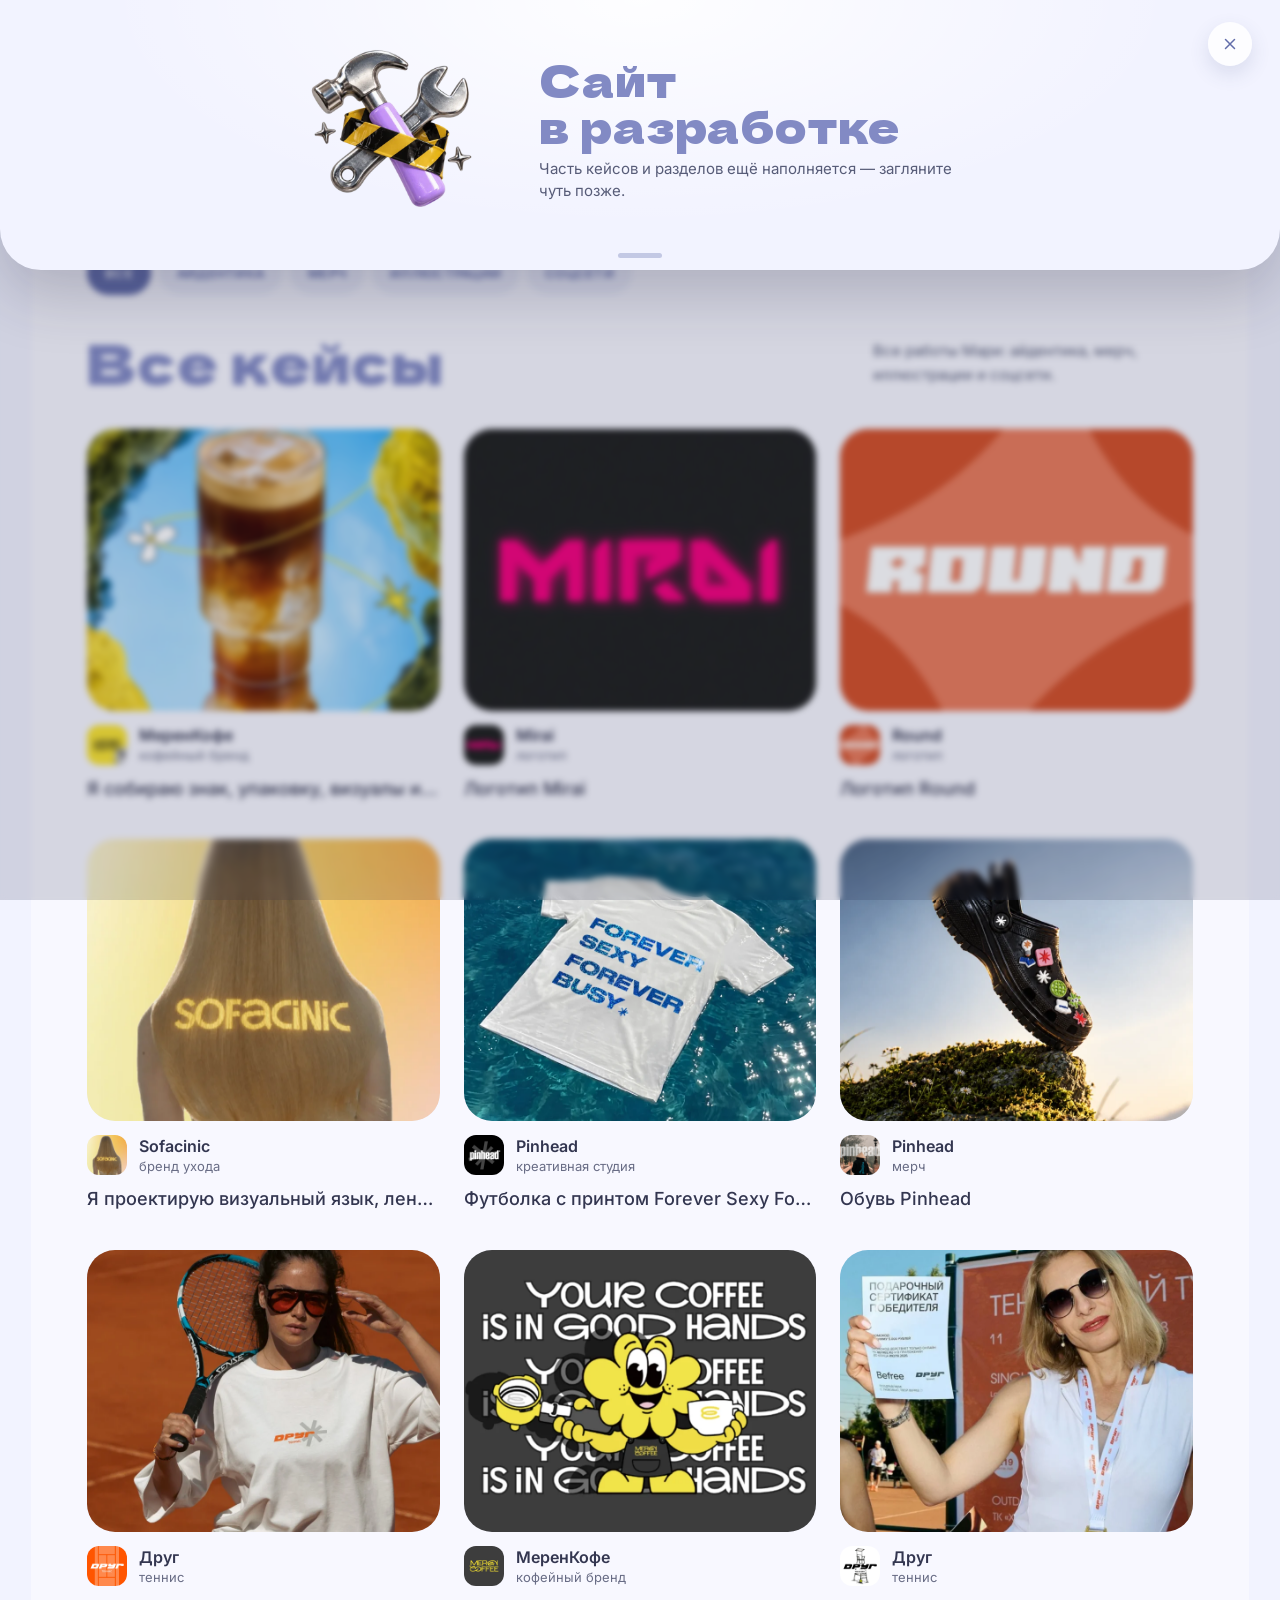
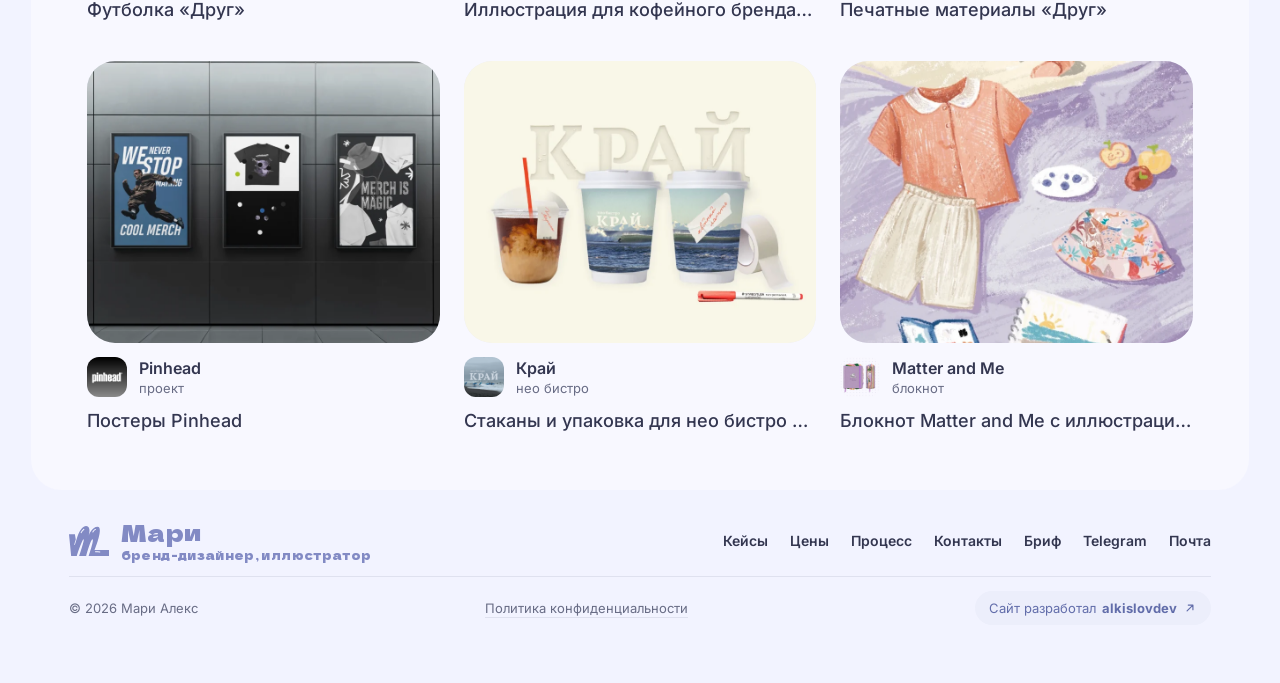
==== cases.html @ bc8729d9 "Подвал: логотип и подпись «бренд-дизайнер, иллюстратор» - Слева в подвале маленький логотип Мари, ря" ====
<!doctype html>
<html lang="ru">
  <head>
    <meta charset="utf-8" />
    <meta name="viewport" content="width=device-width, initial-scale=1" />
    <meta name="description" content="Все работы Мари: айдентика, мерч, иллюстрации и соцсети." />
    <title>Все кейсы — Мари</title>
    <link rel="canonical" href="https://alexmaridesign.ru/cases" />
    <meta property="og:type" content="website" />
    <meta property="og:locale" content="ru_RU" />
    <meta property="og:site_name" content="Мари" />
    <meta property="og:title" content="Все кейсы — Мари" />
    <meta property="og:url" content="https://alexmaridesign.ru/cases" />
    <meta property="og:image" content="https://alexmaridesign.ru/assets/og-mari-v1.jpg" />
    <meta name="twitter:card" content="summary_large_image" />
    <link rel="icon" href="./favicon.ico?v=20260916-01" sizes="16x16 32x32 48x48" type="image/x-icon" />
    <link rel="icon" href="./favicon.svg?v=20260916-01" type="image/svg+xml" sizes="any" />
    <link rel="apple-touch-icon" href="./apple-touch-icon.png?v=20260916-01" sizes="180x180" />
    <link rel="preload" href="./assets/fonts/inter-cyrillic-wght-normal.woff2" as="font" type="font/woff2" crossorigin />
    <link rel="preload" href="./assets/fonts/dela-gothic-one-cyrillic-400-normal.woff2" as="font" type="font/woff2" crossorigin />
    <link rel="stylesheet" href="./fonts.css?v=20261118-01" />
    <link rel="stylesheet" href="./styles.css?v=20261118-47" />
  </head>
  <body>
    <div class="site subpage">
      <header class="subpage-header subpage-header--wide">
        <a class="brand-title" href="./" aria-label="Мари — на главную">Мари</a>
        <a class="subpage-back" href="./">← На&nbsp;главную</a>
      </header>

      <main>
        <section class="panel case-panel" aria-labelledby="page-heading">
          <nav class="case-nav" aria-label="Разделы кейсов">
            <a href="./cases" aria-current="page">Все</a>
            <a href="./identity">Айдентика</a>
            <a href="./merch">Мерч</a>
            <a href="./illustrations">Иллюстрации</a>
            <a href="./social">Соцсети</a>
          </nav>

          <header class="page-heading">
            <h1 id="page-heading">Все кейсы</h1>
            <p>Все работы Мари: айдентика, мерч, иллюстрации и&nbsp;соцсети.</p>
          </header>

          <div class="case-grid" data-case-grid data-category="all"></div>
        </section>
      </main>

      <footer class="site-footer">
        <div class="footer-row">
          <a class="footer-brand" href="./" aria-label="Мари, бренд-дизайнер, иллюстратор — на главную">
            <img class="footer-logo" src="./assets/mari-logo.svg" alt="" width="28" height="21" />
            <span class="footer-brand-text">
              <span class="footer-name">Мари</span>
              <span class="footer-tagline">бренд-дизайнер, иллюстратор</span>
            </span>
          </a>
          <nav class="footer-links" aria-label="Навигация в подвале">
            <a href="./cases" aria-current="page">Кейсы</a>
            <a href="./#pricing">Цены</a>
            <a href="./#process">Процесс</a>
            <a href="./#contact">Контакты</a>
            <a href="./#brief" data-brief-open>Бриф</a>
            <a href="https://t.me/alexmari_a" target="_blank" rel="noopener">Telegram</a>
            <a href="mailto:i@alexmaria.ru">Почта</a>
          </nav>
        </div>
        <div class="footer-row footer-legal">
          <span>© 2026 Мари Алекс</span>
          <a href="./privacy">Политика конфиденциальности</a>
          <a class="footer-dev" href="https://alkislovdev.ru/" target="_blank" rel="noopener">
            Сайт разработал <strong>alkislovdev</strong>
            <svg viewBox="0 0 24 24" aria-hidden="true" focusable="false"><path d="M7 17 17 7M9 7h8v8" /></svg>
          </a>
        </div>
      </footer>
    </div>

    <script src="./cases-data.js?v=20261118-05"></script>
    <script src="./cases.js?v=20261118-04"></script>
    <script src="./dev-notice.js?v=20261118-08" defer></script>
  </body>
</html>
---- fonts.css ----
/* Self-hosted fonts (SIL Open Font License 1.1): Inter variable 100–900, Dela Gothic One 400. */

@font-face {
  font-family: "Inter";
  font-style: normal;
  font-weight: 100 900;
  font-display: swap;
  src: url("./assets/fonts/inter-cyrillic-wght-normal.woff2") format("woff2");
  unicode-range: U+0301,U+0400-045F,U+0490-0491,U+04B0-04B1,U+2116;
}

@font-face {
  font-family: "Inter";
  font-style: normal;
  font-weight: 100 900;
  font-display: swap;
  src: url("./assets/fonts/inter-latin-ext-wght-normal.woff2") format("woff2");
  unicode-range: U+0100-02BA,U+02BD-02C5,U+02C7-02CC,U+02CE-02D7,U+02DD-02FF,U+0304,U+0308,U+0329,U+1D00-1DBF,U+1E00-1E9F,U+1EF2-1EFF,U+2020,U+20A0-20AB,U+20AD-20C0,U+2113,U+2C60-2C7F,U+A720-A7FF;
}

@font-face {
  font-family: "Inter";
  font-style: normal;
  font-weight: 100 900;
  font-display: swap;
  src: url("./assets/fonts/inter-latin-wght-normal.woff2") format("woff2");
  unicode-range: U+0000-00FF,U+0131,U+0152-0153,U+02BB-02BC,U+02C6,U+02DA,U+02DC,U+0304,U+0308,U+0329,U+2000-206F,U+20AC,U+2122,U+2191,U+2193,U+2212,U+2215,U+FEFF,U+FFFD;
}

@font-face {
  font-family: "Dela Gothic One";
  font-style: normal;
  font-weight: 400;
  font-display: swap;
  src: url("./assets/fonts/dela-gothic-one-cyrillic-400-normal.woff2") format("woff2");
  unicode-range: U+0301,U+0400-045F,U+0490-0491,U+04B0-04B1,U+2116;
}

@font-face {
  font-family: "Dela Gothic One";
  font-style: normal;
  font-weight: 400;
  font-display: swap;
  src: url("./assets/fonts/dela-gothic-one-latin-ext-400-normal.woff2") format("woff2");
  unicode-range: U+0100-02BA,U+02BD-02C5,U+02C7-02CC,U+02CE-02D7,U+02DD-02FF,U+0304,U+0308,U+0329,U+1D00-1DBF,U+1E00-1E9F,U+1EF2-1EFF,U+2020,U+20A0-20AB,U+20AD-20C0,U+2113,U+2C60-2C7F,U+A720-A7FF;
}

@font-face {
  font-family: "Dela Gothic One";
  font-style: normal;
  font-weight: 400;
  font-display: swap;
  src: url("./assets/fonts/dela-gothic-one-latin-400-normal.woff2") format("woff2");
  unicode-range: U+0000-00FF,U+0131,U+0152-0153,U+02BB-02BC,U+02C6,U+02DA,U+02DC,U+0304,U+0308,U+0329,U+2000-206F,U+20AC,U+2122,U+2191,U+2193,U+2212,U+2215,U+FEFF,U+FFFD;
}
---- styles.css ----
:root {
  --section-paper: #f8f8ff;
  --ink: #171614;
  --line: rgba(23, 22, 20, 0.13);
  --glass: rgba(255, 255, 255, 0.58);
  /* Lighter glass for menus that float over the page: more of it shows through. */
  --glass-popover: rgba(248, 249, 255, 0.42);
  --violet: #8794eb;
  --accent: #828ac4;
  --accent-text: #626daa;
  --accent-hover: #535e99;
  --ink-violet: #333650;
  --text-muted: #575c78;
  --text-subtle: #686c85;
  --hairline: #dfe1ef;
  --surface-tint: #eceefb;
  --text-body: 15px;
  --text-caption: 13px;
  --radius-panel: clamp(28px, 3.2vw, 44px);
  --radius-card: 28px;
  --radius-row: 16px;
  --radius-thumb: 12px;
  --row-marker-inset: 6px;
  --tap-target: 44px;
  --brief-width: 1000px;
  --brief-aside-width: clamp(260px, 28vw, 320px);
  --pricing-card-head: clamp(44px, 4.4vw, 60px);
  --pricing-price-size: clamp(28px, 2.6vw, 34px);
  --pricing-cta-h: 52px;
  --pricing-footer-gap: 18px;
  --font-display: "Dela Gothic One", Inter, sans-serif;
  --field-border: rgba(130, 138, 196, 0.34);
  --chip-surface: var(--surface-tint);
  --paper: #f6f1e3;
  --paper-edge: #e4dcc6;
  --paper-ink: #3d3a33;
  --paper-grain: url("data:image/svg+xml,%3Csvg xmlns='http://www.w3.org/2000/svg' width='160' height='160'%3E%3Cfilter id='n'%3E%3CfeTurbulence type='fractalNoise' baseFrequency='.9' numOctaves='2' stitchTiles='stitch'/%3E%3CfeColorMatrix values='0 0 0 0 .24 0 0 0 0 .22 0 0 0 0 .18 0 0 0 .13 0'/%3E%3C/filter%3E%3Crect width='100%25' height='100%25' filter='url(%23n)'/%3E%3C/svg%3E");
  --book-cover: #b397bc;
  --book-ribbon: #bc88ce;
  --book-elastic: #a47bd6;
  --motion-turn: 1000ms;
  --motion-page: 820ms;
  --motion-page-ease: cubic-bezier(0.45, 0.05, 0.2, 1);
  --heading-letter-spacing: 0.02em;
  --motion-fast: 160ms;
  --motion-ui: 220ms;
  --motion-panel: 420ms;
  --motion-reveal: 600ms;
  --motion-ease: cubic-bezier(0.22, 1, 0.36, 1);
  --motion-exit-ease: cubic-bezier(0.4, 0, 1, 1);
}

* {
  box-sizing: border-box;
}

/* No rubber-band pull past the top or bottom: the page stays pinned to the window edge.
   Only on the root: body is a scroll box of its own (overflow-x), and overscroll-behavior on
   it would stop every swipe and wheel from reaching the page. */
html {
  overscroll-behavior-y: none;
}

html {
  overflow-x: hidden;
  scroll-behavior: smooth;
}

body {
  margin: 0;
  background: #f2f3ff;
  color: var(--ink);
  font-family: Inter, ui-sans-serif, system-ui, -apple-system, BlinkMacSystemFont, "Segoe UI", sans-serif;
  overflow-x: hidden;
}

h1,
h2,
h3,
h4,
h5,
h6 {
  letter-spacing: var(--heading-letter-spacing);
  text-wrap: balance;
}

p,
li,
figcaption,
.pricing-caption,
.pricing-lead {
  text-wrap: pretty;
}

a,
button {
  color: inherit;
  font: inherit;
}

a {
  text-decoration: none;
}

button {
  appearance: none;
  border: 0;
  cursor: pointer;
  padding: 0;
}

img,
svg {
  display: block;
}

img {
  max-width: 100%;
}

svg {
  fill: none;
  stroke: currentColor;
  stroke-linecap: round;
  stroke-linejoin: round;
  stroke-width: 2;
}

.liquid-filter-defs {
  height: 0;
  overflow: hidden;
  position: absolute;
  width: 0;
}

.site {
  --site-gutter: clamp(14px, 2.4vw, 32px);
  background: #f2f3ff;
  min-height: 100vh;
  padding: var(--site-gutter);
}

.glass {
  background:
    linear-gradient(145deg, rgba(255, 255, 255, 0.9), rgba(255, 255, 255, 0.34)),
    var(--glass);
  backdrop-filter: blur(24px) saturate(1.2);
  border: 1px solid rgba(255, 255, 255, 0.82);
  box-shadow:
    0 18px 48px rgba(40, 34, 24, 0.16),
    inset 0 1px 0 rgba(255, 255, 255, 0.92),
    inset 0 -20px 46px rgba(135, 148, 235, 0.08);
}

html.case-dialog-is-open,
body.case-dialog-is-open {
  overflow: hidden;
}

body.case-dialog-is-open {
  padding-right: var(--case-dialog-scrollbar-gap, 0px);
}

.case-dialog {
  --reader-ink: #535774;
  --reader-violet: var(--accent);
  --reader-accent: var(--accent-text);
  background: transparent;
  border: 0;
  color: var(--reader-ink);
  height: 100dvh;
  margin: 0;
  max-height: none;
  max-width: none;
  overflow: hidden;
  padding: 24px 48px;
  width: 100vw;
}

.case-dialog[open] {
  display: grid;
  place-items: center;
}

.case-dialog::backdrop {
  background: rgba(242, 243, 255, 0.72);
  backdrop-filter: blur(20px) saturate(0.95);
  -webkit-backdrop-filter: blur(20px) saturate(0.95);
}

.case-dialog-stack {
  height: min(750px, calc(100dvh - 108px));
  left: 50%;
  pointer-events: none;
  position: absolute;
  top: 50%;
  transform: translate(-50%, -50%);
  width: min(1300px, calc(100vw - 24px));
}

.case-dialog-stack-card {
  background: rgba(248, 248, 255, 0.65);
  border: 1px solid rgba(255, 255, 255, 0.94);
  border-radius: 36px;
  box-shadow: 0 20px 48px rgba(67, 75, 130, 0.1);
  display: flex;
  flex-direction: column;
  gap: 16px;
  height: 100%;
  overflow: visible;
  padding: 20px;
  pointer-events: auto;
  position: absolute;
  top: 0;
  width: 300px;
  cursor: pointer;
  translate: 0 0;
  transition: translate var(--motion-ui) var(--motion-ease);
}

.case-dialog-stack-card:focus-visible {
  outline: 3px solid rgba(98, 109, 170, 0.6);
  outline-offset: 3px;
}

.case-dialog-transition-card {
  contain: layout paint;
  background: rgba(248, 248, 255, 0.98);
  border: 1px solid rgba(255, 255, 255, 0.96);
  border-radius: 34px;
  box-shadow:
    0 30px 90px rgba(67, 75, 130, 0.2),
    inset 0 1px 0 rgba(255, 255, 255, 0.96);
  display: flex;
  flex-direction: column;
  gap: 16px;
  overflow: hidden;
  padding: 20px;
  pointer-events: none;
  position: absolute;
  z-index: 3;
}

.case-dialog-stack-card img,
.case-dialog-transition-card img {
  border-radius: 24px;
  height: calc(100% - 44px);
  object-fit: cover;
  opacity: 0.38;
  width: 100%;
}

[data-case-stack-previous-title],
[data-case-stack-next-title],
.case-dialog-transition-card span {
  color: var(--reader-violet);
  font-family: var(--font-display);
  font-size: 18px;
  text-align: center;
}

.case-dialog-stack-card--previous {
  left: 0;
  transform: translateX(-12px) rotate(-8deg) scale(0.94);
}

.case-dialog-stack-card--next {
  right: 0;
  transform: translateX(12px) rotate(8deg) scale(0.94);
}

.case-dialog:not(.is-closing):not(.is-switching) .case-dialog-stack:not([inert]) .case-dialog-stack-card--previous:is(:hover, :focus-visible) {
  translate: -8px 0;
}

.case-dialog:not(.is-closing):not(.is-switching) .case-dialog-stack:not([inert]) .case-dialog-stack-card--next:is(:hover, :focus-visible) {
  translate: 8px 0;
}

.case-dialog-stack[inert] .case-dialog-stack-card,
.case-dialog.is-closing .case-dialog-stack-card,
.case-dialog.is-switching .case-dialog-stack-card {
  translate: 0 0;
}

.case-stack-arrow {
  align-items: center;
  background: rgba(255, 255, 255, 0.9);
  border: 1px solid rgba(130, 138, 196, 0.22);
  border-radius: 50%;
  color: var(--reader-accent);
  display: flex;
  height: 32px;
  justify-content: center;
  pointer-events: none;
  position: absolute;
  top: 50%;
  width: 32px;
}

.case-dialog-stack-card--previous .case-stack-arrow {
  left: 4px;
  transform: translateY(-50%) rotate(8deg);
}

.case-dialog-stack-card--next .case-stack-arrow {
  right: 4px;
  transform: translateY(-50%) rotate(-8deg);
}

.case-stack-arrow svg {
  height: 16px;
  width: 16px;
}

.case-stack-hints {
  inset: 0;
  pointer-events: none;
  position: absolute;
  z-index: 2;
}

.case-stack-hint--previous,
.case-stack-hint--next {
  background: rgba(255, 255, 255, 0.94);
  backdrop-filter: blur(14px);
  -webkit-backdrop-filter: blur(14px);
  border: 1px solid rgba(130, 138, 196, 0.18);
  border-radius: 14px;
  color: var(--reader-accent);
  display: grid;
  font-family: Inter, sans-serif;
  font-size: 12px;
  gap: 4px;
  max-width: min(230px, calc(100vw - 116px));
  opacity: 0;
  padding: 10px 14px;
  position: absolute;
  top: 50%;
  transform: translateY(-50%);
  transition: opacity var(--motion-ui) var(--motion-ease), translate var(--motion-ui) var(--motion-ease);
}

.case-stack-hint--previous {
  left: max(58px, calc((100vw - 1200px) / 2 + 10px));
  translate: -8px 0;
}

.case-stack-hint--next {
  right: max(58px, calc((100vw - 1200px) / 2 + 10px));
  translate: 8px 0;
}

.case-stack-hint-direction {
  font-size: 10px;
  font-weight: 500;
  opacity: 0.68;
}

.case-stack-hints strong {
  font-size: 12px;
  font-weight: 600;
  line-height: 1.4;
}

.case-dialog:not(.is-closing):not(.is-switching):has(.case-dialog-stack:not([inert]) .case-dialog-stack-card--previous:is(:hover, :focus-visible)) .case-stack-hint--previous,
.case-dialog:not(.is-closing):not(.is-switching):has(.case-dialog-stack:not([inert]) .case-dialog-stack-card--next:is(:hover, :focus-visible)) .case-stack-hint--next {
  opacity: 1;
  translate: 0 0;
}

.case-dialog-card {
  /* The dialog backdrop already blurs the page; a second blur here was invisible at 96% opacity. */
  background: rgba(248, 248, 255, 0.96);
  border: 1px solid rgba(255, 255, 255, 0.96);
  border-radius: 34px;
  box-shadow:
    0 30px 90px rgba(67, 75, 130, 0.2),
    inset 0 1px 0 rgba(255, 255, 255, 0.96);
  height: min(850px, calc(100dvh - 48px));
  isolation: isolate;
  min-height: 0;
  overflow: hidden;
  position: relative;
  width: min(1200px, 100%);
  z-index: 1;
}

.case-reader-surface {
  display: grid;
  grid-template-rows: 74px minmax(0, 1fr);
  height: 100%;
  min-height: 0;
}

.case-dialog-topbar {
  align-items: center;
  background: rgba(248, 248, 255, 0.92);
  border-bottom: 1px solid rgba(130, 138, 196, 0.1);
  display: flex;
  gap: 16px;
  min-width: 0;
  padding: 12px 22px;
}

.case-dialog-brand {
  align-items: center;
  display: flex;
  gap: 14px;
  min-width: 0;
}

.case-dialog-brand img {
  border-radius: 12px;
  flex: 0 0 auto;
  height: 46px;
  object-fit: contain;
  width: 46px;
}

.case-dialog-topbar [data-case-dialog-title] {
  color: var(--reader-violet);
  font-family: var(--font-display);
  font-size: 18px;
  font-weight: 400;
  line-height: 1.2;
  margin: 0;
  overflow: hidden;
  text-overflow: ellipsis;
  white-space: nowrap;
}

.case-dialog-counter {
  color: var(--reader-accent);
  flex: 0 0 auto;
  font-size: 12px;
  font-variant-numeric: tabular-nums;
  font-weight: 600;
  margin-left: auto;
  white-space: nowrap;
}

.case-dialog-close,
.case-image-viewer-back {
  align-items: center;
  background: rgba(255, 255, 255, 0.82);
  border: 1px solid rgba(130, 138, 196, 0.14);
  border-radius: 50%;
  color: var(--reader-accent);
  display: inline-flex;
  flex: 0 0 auto;
  height: 44px;
  justify-content: center;
  transition: background var(--motion-ui) var(--motion-ease), transform var(--motion-ui) var(--motion-ease);
  width: 44px;
}

.case-dialog-close:hover,
.case-image-viewer-back:hover {
  background: #fff;
  transform: translateY(-1px);
}

.case-dialog-close svg,
.case-image-viewer-back svg {
  height: 19px;
  width: 19px;
}

.case-dialog button:focus-visible,
.case-reader-contents a:focus-visible {
  outline: 3px solid rgba(98, 109, 170, 0.6);
  outline-offset: 3px;
}

.case-reader-layout {
  display: grid;
  grid-template-columns: 200px minmax(0, 1fr);
  min-height: 0;
}

.case-reader-sidebar {
  border-right: 1px solid rgba(130, 138, 196, 0.1);
  padding: 30px 14px;
}

.case-reader-contents {
  display: flex;
  flex-direction: column;
  gap: 8px;
}

.case-reader-contents a {
  align-items: center;
  border-radius: 12px;
  color: var(--reader-accent);
  display: flex;
  font-size: 14px;
  font-weight: 500;
  gap: 10px;
  line-height: 1.35;
  min-height: 46px;
  padding: 12px;
  transition: background var(--motion-ui) var(--motion-ease), color var(--motion-ui) var(--motion-ease);
}

.case-reader-contents a::before {
  background: currentColor;
  border-radius: 50%;
  content: "";
  flex: 0 0 auto;
  height: 5px;
  opacity: 0;
  width: 5px;
}

.case-reader-contents a:hover {
  background: rgba(130, 138, 196, 0.07);
}

.case-reader-contents a[aria-current="location"] {
  background: #e8eafb;
  color: #5e69ac;
  font-weight: 650;
}

.case-reader-contents a[aria-current="location"]::before {
  opacity: 1;
}

.case-reader-main {
  min-height: 0;
  min-width: 0;
  overflow: auto;
  overscroll-behavior: contain;
  padding: 28px clamp(28px, 4vw, 56px) 38px;
  scrollbar-color: #c2c7e7 transparent;
  scrollbar-gutter: stable;
  scrollbar-width: thin;
}

.case-reader-section {
  margin: 0 auto;
  max-width: 820px;
  padding: 32px 0;
  scroll-margin-top: 24px;
}

.case-reader-section:first-child {
  padding-top: 0;
}

.case-reader-section + .case-reader-section {
  border-top: 1px solid rgba(130, 138, 196, 0.18);
}

.case-reader-cover {
  align-items: center;
  background: #eceefb;
  border: 1px solid rgba(130, 138, 196, 0.1);
  border-radius: 24px;
  display: flex;
  justify-content: center;
  margin-bottom: 30px;
  min-height: 230px;
  overflow: hidden;
  padding: 20px;
  width: 100%;
}

.case-reader-cover img {
  border-radius: 16px;
  height: auto;
  max-height: 250px;
  max-width: 100%;
  object-fit: contain;
  width: auto;
}

.case-reader-cover:hover,
.case-reader-image-button:hover {
  background: #e5e8fa;
}

.case-reader-cover[hidden] {
  display: none;
}

.case-reader-section h2,
.case-reader-section h3,
.case-reader-section h4 {
  color: var(--reader-violet);
  font-family: var(--font-display);
  font-weight: 400;
  letter-spacing: 0;
  overflow-wrap: break-word;
}

.case-reader-section h2 {
  font-size: clamp(34px, 3.6vw, 52px);
  line-height: 1.12;
  margin: 0;
}

.case-reader-section h3 {
  font-size: clamp(28px, 2.6vw, 38px);
  line-height: 1.2;
  margin: 0 0 18px;
}

.case-reader-section h4 {
  font-size: clamp(21px, 1.9vw, 28px);
  line-height: 1.3;
  margin: 0 0 14px;
}

.case-dialog-kind {
  color: var(--reader-violet);
  font-size: 14px;
  font-weight: 600;
  line-height: 1.4;
  margin: 12px 0 20px;
}

.case-dialog-copy,
.case-reader-paragraph,
.case-reader-task-list {
  color: var(--reader-ink);
  font-size: 18px;
  line-height: 1.65;
  margin: 0 0 18px;
  overflow-wrap: break-word;
  text-wrap: pretty;
}

.case-reader-empty {
  color: #7a7e97;
  font-size: 16px;
  line-height: 1.6;
  margin: 0;
}

.case-reader-task-list {
  padding-left: 24px;
}

.case-reader-task-list li + li {
  margin-top: 10px;
}

.case-dialog-meta {
  display: flex;
  flex-wrap: wrap;
  gap: 12px 26px;
  margin: 24px 0 0;
}

.case-dialog-meta div {
  display: flex;
  flex-direction: column;
  gap: 6px;
  min-width: 0;
}

.case-dialog-meta dt {
  color: #898da5;
  font-size: 11px;
  font-weight: 500;
  line-height: 1.3;
}

.case-dialog-meta dd {
  color: var(--accent-text);
  font-size: 13px;
  font-weight: 550;
  line-height: 1.4;
  margin: 0;
  overflow-wrap: anywhere;
}

.case-reader-step + .case-reader-step {
  margin-top: 36px;
}

.case-reader-step-number {
  color: #a0a7d4;
  font-size: 12px;
  font-weight: 600;
  margin-bottom: 10px;
}

.case-reader-gallery {
  display: grid;
  gap: 24px;
  grid-template-columns: repeat(2, minmax(0, 1fr));
  margin-top: 24px;
}

.case-reader-gallery:has(> :only-child) {
  grid-template-columns: minmax(0, 1fr);
}

.case-reader-media {
  margin: 0;
  min-width: 0;
}

.case-reader-image-button {
  align-items: center;
  background: #eceefb;
  border: 1px solid rgba(130, 138, 196, 0.12);
  border-radius: 20px;
  display: flex;
  justify-content: center;
  min-height: 230px;
  overflow: hidden;
  padding: 18px;
  transition: background var(--motion-ui) var(--motion-ease);
  width: 100%;
}

.case-reader-image-button img {
  border-radius: 12px;
  height: auto;
  max-height: 360px;
  max-width: 100%;
  object-fit: contain;
  width: auto;
}

.case-reader-media figcaption {
  color: #858dbf;
  font-size: 13px;
  line-height: 1.5;
  margin-top: 12px;
  overflow-wrap: break-word;
}

.case-reader-step .case-reader-gallery {
  margin-top: 20px;
}

.case-dialog-navigation {
  border-top: 1px solid rgba(130, 138, 196, 0.18);
  display: grid;
  gap: 12px;
  grid-template-columns: repeat(2, minmax(0, 1fr));
  margin: 12px auto 0;
  max-width: 820px;
  padding-top: 24px;
}

.case-dialog-nav-button {
  align-items: center;
  background: rgba(255, 255, 255, 0.8);
  border: 1px solid rgba(130, 138, 196, 0.15);
  border-radius: 999px;
  color: var(--reader-accent);
  display: flex;
  gap: 10px;
  min-height: 54px;
  min-width: 0;
  padding: 10px 18px;
  text-align: left;
  transition: background var(--motion-ui) var(--motion-ease), color var(--motion-ui) var(--motion-ease);
}

.case-dialog-nav-button:hover {
  background: #e8eafb;
}

.case-dialog-nav-button--next {
  justify-content: flex-end;
  text-align: right;
}

.case-dialog-nav-button svg {
  flex: 0 0 auto;
  height: 18px;
  width: 18px;
}

.case-dialog-nav-button span {
  display: flex;
  flex-direction: column;
  min-width: 0;
}

.case-dialog-nav-button small {
  font-size: 10px;
  line-height: 1.3;
  opacity: 0.65;
}

.case-dialog-nav-button strong {
  font-size: 13px;
  font-weight: 600;
  line-height: 1.4;
  overflow: hidden;
  text-overflow: ellipsis;
  white-space: nowrap;
}

.case-image-viewer {
  background: #f8f8ff;
  display: grid;
  grid-template-rows: auto minmax(0, 1fr);
  height: 100%;
  inset: 0;
  position: absolute;
  z-index: 3;
}

.case-image-viewer[hidden] {
  display: none;
}

.case-image-viewer header {
  align-items: center;
  border-bottom: 1px solid rgba(130, 138, 196, 0.12);
  display: flex;
  gap: 14px;
  min-height: 74px;
  padding: 12px 22px;
}

.case-image-viewer-back {
  border-radius: 999px;
  font-size: 13px;
  font-weight: 600;
  gap: 10px;
  padding: 0 16px;
  width: auto;
}

.case-image-viewer-frame {
  display: block;
  margin: 0;
  min-height: 0;
  overflow: auto;
  padding: 24px;
}

.case-image-viewer-frame img {
  height: auto;
  margin: 0 auto;
  max-height: none;
  max-width: 100%;
  width: min(var(--case-image-width, 900px), 100%);
}

.case-image-viewer-frame figcaption {
  color: var(--accent-text);
  font-size: 14px;
  line-height: 1.5;
  margin: 18px auto 0;
  max-width: 900px;
  text-align: center;
}

@media (prefers-reduced-motion: no-preference) {
  .case-dialog[open]:not(.is-closing):not(.has-switched) .case-dialog-card {
    animation: case-reader-in var(--motion-panel) var(--motion-ease) both;
  }

  .case-dialog[open]:not(.is-closing):not(.has-switched) .case-dialog-stack-card--previous {
    animation: case-stack-previous-in 800ms var(--motion-ease) calc(var(--motion-panel) + 60ms) both;
  }

  .case-dialog[open]:not(.is-closing):not(.has-switched) .case-dialog-stack-card--next {
    animation: case-stack-next-in 800ms var(--motion-ease) calc(var(--motion-panel) + 60ms) both;
  }

  .case-dialog[open]:not(.is-closing)::backdrop {
    animation: case-dialog-backdrop-in var(--motion-panel) var(--motion-ease) both;
  }

  .case-dialog.is-closing .case-dialog-card {
    animation: case-reader-out 360ms var(--motion-ease) var(--case-close-center-delay, 560ms) both;
  }

  .case-dialog.is-closing .case-dialog-stack-card--previous {
    animation: case-stack-previous-out var(--case-close-side-duration, 520ms) var(--motion-ease) both;
  }

  .case-dialog.is-closing .case-dialog-stack-card--next {
    animation: case-stack-next-out var(--case-close-side-duration, 520ms) var(--motion-ease) both;
  }

  .case-dialog.is-closing::backdrop {
    animation: case-dialog-backdrop-out 360ms var(--motion-ease) var(--case-close-center-delay, 560ms) both;
  }
}

/* Switching is driven from the visible positions by Web Animations. */
.case-dialog[open].is-switching .case-dialog-card,
.case-dialog[open].is-switching .case-dialog-stack-card {
  animation: none;
}

.case-dialog.is-switching .case-dialog-stack,
.case-dialog.is-switching .case-dialog-stack-card,
.case-dialog.is-closing .case-dialog-stack-card {
  pointer-events: none;
}

@keyframes case-reader-in {
  from { opacity: 0; transform: translateY(16px) scale(0.98); }
  to { opacity: 1; transform: translateY(0) scale(1); }
}

@keyframes case-reader-out {
  from { opacity: var(--case-exit-opacity, 1); transform: var(--case-exit-transform, translateY(0) scale(1)); }
  to { opacity: 0; transform: translateY(10px) scale(0.985); }
}

@keyframes case-stack-previous-in {
  from { opacity: 0; transform: translateX(80px) rotate(-3deg) scale(0.94); }
  to { opacity: 1; transform: translateX(-12px) rotate(-8deg) scale(0.94); }
}

@keyframes case-stack-next-in {
  from { opacity: 0; transform: translateX(-80px) rotate(3deg) scale(0.94); }
  to { opacity: 1; transform: translateX(12px) rotate(8deg) scale(0.94); }
}

@keyframes case-stack-previous-out {
  from { opacity: var(--case-exit-opacity, 1); transform: var(--case-exit-transform, translateX(-12px) rotate(-8deg) scale(0.94)); }
  to { opacity: 0; transform: translateX(80px) rotate(-3deg) scale(0.94); }
}

@keyframes case-stack-next-out {
  from { opacity: var(--case-exit-opacity, 1); transform: var(--case-exit-transform, translateX(12px) rotate(8deg) scale(0.94)); }
  to { opacity: 0; transform: translateX(-80px) rotate(3deg) scale(0.94); }
}

@keyframes case-dialog-backdrop-in {
  from { opacity: 0; }
  to { opacity: 1; }
}

@keyframes case-dialog-backdrop-out {
  from { opacity: var(--case-backdrop-exit-opacity, 1); }
  to { opacity: 0; }
}

@media (max-width: 900px) {
  .case-dialog { padding: 16px 26px; }
  .case-dialog-card { height: calc(100dvh - 32px); border-radius: 28px; }
  .case-dialog-stack-card--previous .case-stack-arrow { left: -14px; }
  .case-dialog-stack-card--next .case-stack-arrow { right: -14px; }
  .case-reader-layout { grid-template-columns: 170px minmax(0, 1fr); }
  .case-reader-sidebar { padding: 24px 8px; }
  .case-reader-main { padding: 24px; }
  .case-reader-contents a { font-size: 13px; padding: 12px 8px; gap: 7px; }
  .case-reader-gallery { gap: 16px; }
}

@media (max-width: 740px) {
  .case-dialog { padding: max(6px, env(safe-area-inset-top)) 6px max(6px, env(safe-area-inset-bottom)); }
  .case-dialog-card { height: 100%; border-radius: 24px; }
  .case-dialog-stack,
  .case-stack-hints { display: none; }
  .case-reader-surface { grid-template-rows: 66px minmax(0, 1fr); }
  .case-dialog-topbar { gap: 10px; padding: 10px 14px; }
  .case-dialog-brand { gap: 10px; }
  .case-dialog-brand img { height: 38px; width: 38px; border-radius: 10px; }
  .case-dialog-topbar [data-case-dialog-title] { font-size: 14px; }
  .case-dialog-counter { font-size: 10px; }
  .case-dialog-close { height: 40px; width: 40px; }
  .case-reader-layout { grid-template-columns: minmax(0, 1fr); grid-template-rows: auto minmax(0, 1fr); }
  .case-reader-sidebar { border-bottom: 1px solid rgba(130, 138, 196, 0.12); border-right: 0; padding: 8px 10px; }
  .case-reader-contents { flex-direction: row; gap: 3px; justify-content: space-between; }
  .case-reader-contents a { border-radius: 9px; flex: 0 1 auto; font-size: 11px; gap: 0; justify-content: center; min-height: 40px; padding: 8px 7px; white-space: nowrap; }
  .case-reader-contents a::before { display: none; }
  .case-reader-main { padding: 20px 20px 28px; }
  .case-reader-section { padding: 28px 0; scroll-margin-top: 20px; }
  .case-reader-cover { border-radius: 20px; margin-bottom: 24px; min-height: 200px; padding: 16px; }
  .case-reader-cover img { max-height: 220px; }
  .case-reader-section h2 { font-size: clamp(28px, 7.5vw, 42px); }
  .case-reader-section h3 { font-size: 27px; }
  .case-reader-section h4 { font-size: 21px; }
  .case-dialog-kind { font-size: 13px; margin: 10px 0 16px; }
  .case-dialog-copy, .case-reader-paragraph, .case-reader-task-list { font-size: 16px; line-height: 1.65; }
  .case-dialog-meta { gap: 16px 24px; }
  .case-reader-gallery { grid-template-columns: minmax(0, 1fr); gap: 22px; }
  .case-reader-image-button { min-height: 220px; }
  .case-image-viewer header { min-height: 66px; padding: 10px 14px; }
  .case-image-viewer-frame { padding: 16px; }
  .case-dialog-nav-button { min-height: 52px; padding: 10px 13px; }
}

@media (max-width: 360px) {
  .case-dialog-topbar { gap: 8px; padding: 10px; }
  .case-dialog-brand img { height: 32px; width: 32px; }
  .case-dialog-topbar [data-case-dialog-title] { font-size: 12px; }
  .case-reader-sidebar { padding: 6px; }
  .case-reader-contents a { font-size: 10px; padding: 8px 5px; }
  .case-reader-main { padding: 18px 16px 24px; }
  .case-reader-section h2 { font-size: 26px; }
  .case-reader-section h3 { font-size: 24px; }
}

@media (orientation: landscape) and (max-height: 520px) {
  .case-dialog { padding: 6px 18px; }
  .case-dialog-card { height: 100%; border-radius: 22px; }
  .case-reader-surface { grid-template-rows: 58px minmax(0, 1fr); }
  .case-dialog-topbar { padding-top: 7px; padding-bottom: 7px; }
  .case-reader-main { padding-top: 18px; }
  .case-reader-cover { min-height: 150px; }
  .case-reader-cover img { max-height: 160px; }
}

.case-reader-cover:has(img[data-case-dialog-crop="placeholder"]),
.case-reader-image-button:has(img[data-case-dialog-crop="placeholder"]) {
  background: #f2f3ff;
  min-height: 0;
  padding: 0;
}

.case-reader-cover img[data-case-dialog-crop="placeholder"],
.case-reader-image-button img[data-case-dialog-crop="placeholder"] {
  border-radius: inherit;
  height: auto;
  max-height: none;
  object-fit: contain;
  width: 100%;
}

.screen {
  --hero-stage-half: 430px;
  background: transparent;
  border: 0;
  border-radius: 0;
  box-shadow: none;
  margin-left: calc(50% - 50vw);
  margin-right: calc(50% - 50vw);
  max-width: none;
  min-height: max(calc(var(--hero-stage-half) * 2), calc(100svh - var(--site-gutter) - var(--site-gutter)));
  overflow: visible;
  position: relative;
  width: 100vw;
  z-index: 1;
}

.screen-header {
  align-items: center;
  display: flex;
  flex-direction: column;
  gap: clamp(19px, 1.8vw, 24px);
  left: 0;
  padding: clamp(28px, 4.2vh, 40px) clamp(18px, 3.2vw, 48px) 0;
  /* Let orbit cards receive input through the empty header area. */
  pointer-events: none;
  position: absolute;
  right: 0;
  top: calc(50% - min(var(--hero-stage-half), 50%));
  z-index: 32;
}

.brand-small {
  align-items: center;
  display: flex;
  flex-direction: column;
  gap: 12px;
  justify-content: center;
  max-width: calc(100vw - 36px);
  text-align: center;
}

.brand-small > a {
  display: block;
  pointer-events: auto;
}

.brand-title {
  color: var(--accent);
  font-family: var(--font-display);
  font-size: clamp(42px, 4.5vw, 58px);
  font-weight: 400;
  letter-spacing: var(--heading-letter-spacing);
  line-height: 0.92;
  margin: 0;
}

.brand-subtitle {
  color: var(--accent);
  font-family: var(--font-display);
  font-size: clamp(12px, 1.35vw, 18px);
  font-weight: 400;
  letter-spacing: 0.03em;
  line-height: 1.08;
  margin: 0;
  white-space: nowrap;
  -webkit-text-stroke: 0.12px #f2f3ff;
}

.nav-menu {
  position: relative;
  width: min(460px, calc(100vw - 48px));
}

.screen-nav {
  align-items: center;
  background: rgba(255, 255, 255, 0.72);
  backdrop-filter: blur(22px) saturate(1.12);
  -webkit-backdrop-filter: blur(22px) saturate(1.12);
  border: 1px solid rgba(255, 255, 255, 0.88);
  border-radius: 999px;
  box-shadow: 0 16px 42px rgba(80, 89, 146, 0.1);
  display: grid;
  grid-template-columns: 0.8fr 0.65fr 1.5fr 1fr;
  min-height: 52px;
  padding: 0 10px;
  pointer-events: auto;
  width: 100%;
}

.screen-nav a,
.screen-nav button {
  align-items: center;
  background: transparent;
  color: var(--accent-text);
  display: inline-flex;
  font-size: clamp(10.5px, 1.05vw, 13px);
  font-weight: 500;
  justify-content: center;
  letter-spacing: -0.02em;
  line-height: 1;
  min-height: 44px;
  text-align: center;
  text-transform: uppercase;
  transition: color var(--motion-ui) var(--motion-ease);
}

.screen-nav a:hover,
.screen-nav a:focus-visible,
.screen-nav button:hover,
.screen-nav button:focus-visible,
.screen-nav button[aria-expanded="true"] {
  color: var(--accent-text);
}

.screen-nav a:focus-visible,
.screen-nav button:focus-visible {
  outline: 2px solid rgba(130, 138, 196, 0.52);
  outline-offset: 4px;
}

.cases-popover {
  animation: cases-popover-in var(--motion-ui) var(--motion-ease) both;
  background: var(--glass-popover);
  backdrop-filter: blur(22px) saturate(1.5);
  -webkit-backdrop-filter: blur(22px) saturate(1.5);
  border: 1px solid rgba(255, 255, 255, 0.7);
  border-radius: 25px;
  box-shadow:
    0 24px 52px rgba(67, 75, 130, 0.18),
    inset 0 1px 0 rgba(255, 255, 255, 0.92);
  color: var(--accent-text);
  left: 0;
  padding: 24px 28px;
  pointer-events: auto;
  position: absolute;
  top: calc(100% + 12px);
  width: min(204px, calc(100vw - 48px));
  z-index: 36;
}

.cases-popover[hidden] {
  display: none;
}

.cases-popover.is-closing {
  animation: cases-popover-out var(--motion-fast) var(--motion-exit-ease) both;
  pointer-events: none;
}

.cases-popover ul {
  display: flex;
  flex-direction: column;
  gap: 18px;
  list-style: none;
  margin: 0;
  padding: 0;
}

.cases-popover li {
  font-size: clamp(13px, 1.25vw, 15px);
  font-weight: 500;
  letter-spacing: -0.025em;
  line-height: 1;
  text-transform: uppercase;
}

.cases-popover a {
  border-radius: 8px;
  display: block;
  text-decoration: none;
  transition: color var(--motion-ui) var(--motion-ease);
}

.cases-popover a:hover {
  color: var(--accent-hover);
}

.cases-popover a:focus-visible {
  outline: 2px solid var(--accent-text);
  outline-offset: 4px;
}

@keyframes cases-popover-out {
  to { opacity: 0; transform: translateY(-6px) scale(0.985); }
}

@keyframes cases-popover-in {
  from {
    opacity: 0;
    transform: translateY(-8px) scale(0.98);
  }

  to {
    opacity: 1;
    transform: translateY(0) scale(1);
  }
}

.side {
  color: rgba(23, 22, 20, 0.32);
  font-size: clamp(22px, 2.1vw, 32px);
  font-weight: 700;
  line-height: 1;
  margin: 0;
  opacity: 0.72;
  position: absolute;
  text-shadow: 0 1px 18px rgba(255, 255, 255, 0.62);
  top: 54%;
  writing-mode: vertical-rl;
  z-index: 30;
}

.center-logo {
  align-items: center;
  display: flex;
  justify-content: center;
  left: 50%;
  opacity: 0.94;
  position: absolute;
  top: calc(50% - min(var(--hero-stage-half), 50%) + clamp(228px, 22vw, 256px));
  transform: translateX(-50%);
  width: clamp(134px, 14vw, 160px);
  z-index: 9;
}

.center-logo img {
  aspect-ratio: 28 / 21;
  height: auto;
  object-fit: contain;
  width: 100%;
}

.paired-carousel {
  --active-offset: clamp(180px, 18vw, 222px);
  --lens-height: clamp(132px, 15.2vw, 190px);
  --orbit-size: clamp(1040px, 74vw, 1280px);
  background: transparent;
  bottom: calc(50% - min(var(--hero-stage-half), 50%));
  /* Clipped only at the sides: below, the orbit simply passes under «Услуги», no fade. */
  clip-path: inset(calc(-1 * var(--orbit-size)) 0);
  left: clamp(-150px, -8vw, -72px);
  position: absolute;
  right: clamp(-150px, -8vw, -72px);
  touch-action: pan-y pinch-zoom;
  top: calc(50% - min(var(--hero-stage-half), 50%));
  user-select: none;
  z-index: 10;
}

.paired-carousel::before {
  display: none;
}

.paired-carousel::after {
  display: none;
}

.liquid-lens {
  --lens-light-x: 50%;
  --lens-light-y: 0%;
  --lens-shift-x: 0px;
  --lens-shift-y: 0px;
  --lens-opacity: 1;
  --lens-blur: 14px;
  --lens-radius: clamp(24px, 2.6vw, 34px);
  border: 0;
  border-radius: var(--lens-radius);
  /* Keep the outer shadow outside the clipped glass surface. */
  box-shadow:
    0 18px 46px rgba(65, 74, 130, 0.13),
    0 2px 6px rgba(65, 74, 130, 0.055);
  height: var(--lens-height);
  isolation: isolate;
  left: 50%;
  opacity: var(--lens-opacity);
  pointer-events: none;
  position: absolute;
  top: 57%;
  transform: translate(-50%, -50%);
  width: min(720px, 70vw);
  z-index: 14;
}

.liquid-lens-surface {
  background:
    radial-gradient(ellipse 16% 58% at var(--lens-light-x) var(--lens-light-y), rgba(255, 255, 255, 0.14), rgba(255, 255, 255, 0.025) 52%, transparent 78%),
    linear-gradient(180deg, rgba(255, 255, 255, 0.055), rgba(255, 255, 255, 0.025) 48%, rgba(130, 138, 196, 0.055));
  backdrop-filter: blur(var(--lens-blur)) saturate(1.28) brightness(1.025);
  -webkit-backdrop-filter: blur(var(--lens-blur)) saturate(1.28) brightness(1.025);
  border-radius: inherit;
  box-shadow:
    inset 0 1px 0 rgba(255, 255, 255, 0.76),
    inset 0 -1px 0 rgba(91, 101, 164, 0.11);
  /* Explicitly clip composited filters and transformed cards in WebKit. */
  -webkit-clip-path: inset(0 round var(--lens-radius));
  clip-path: inset(0 round var(--lens-radius));
  inset: 0;
  overflow: hidden;
  position: absolute;
}

.liquid-lens-surface::before,
.liquid-lens-surface::after {
  border-radius: inherit;
  content: "";
  inset: 0;
  pointer-events: none;
  position: absolute;
}

.liquid-lens-surface::before {
  background:
    radial-gradient(ellipse 11% 52% at var(--lens-light-x) var(--lens-light-y), rgba(255, 255, 255, 0.38), rgba(255, 255, 255, 0.07) 42%, transparent 72%),
    linear-gradient(108deg, transparent 42%, rgba(255, 255, 255, 0.1) 50%, transparent 58%);
  filter: blur(0.35px);
  mix-blend-mode: screen;
  opacity: 0.58;
  transform: translate(var(--lens-shift-x), var(--lens-shift-y));
  z-index: 4;
}

.liquid-lens-surface::after {
  background: linear-gradient(
    142deg,
    rgba(255, 255, 255, 0.94),
    rgba(255, 255, 255, 0.28) 30%,
    rgba(255, 255, 255, 0.08) 56%,
    rgba(108, 117, 180, 0.28)
  );
  padding: 1px;
  -webkit-mask:
    linear-gradient(#000 0 0) content-box,
    linear-gradient(#000 0 0);
  -webkit-mask-composite: xor;
  mask:
    linear-gradient(#000 0 0) content-box,
    linear-gradient(#000 0 0);
  mask-composite: exclude;
  opacity: 0.88;
  z-index: 5;
}

.lens-lane {
  inset: 0;
  overflow: visible;
  position: absolute;
  transform: translateZ(0);
  z-index: 2;
}

.lens-node {
  box-shadow:
    0 10px 24px rgba(48, 55, 104, 0.14),
    0 1px 0 rgba(255, 255, 255, 0.46);
  filter: saturate(1.06) brightness(1.018) contrast(1.02);
  pointer-events: none;
  transition: none;
}

.lens-node.is-active {
  outline: 0;
}

.lens-node.company-node::before {
  background: rgba(255, 255, 255, 0.12);
}

[data-company-lens] .company-node.lens-node::before {
  display: none;
}

[data-company-lens] .company-node.lens-node img,
[data-company-lens] .company-node.lens-node.is-active img {
  filter: none;
  opacity: 1;
}

.ring {
  fill: none;
  height: var(--orbit-size);
  overflow: visible;
  pointer-events: none;
  position: absolute;
  stroke: rgba(23, 22, 20, 0.12);
  stroke-width: 1px;
  top: 55%;
  width: var(--orbit-size);
  z-index: 1;
}

.ring-left {
  left: calc(50% - var(--active-offset));
  transform: translate(-104%, -50%);
}

.ring-right {
  left: calc(50% + var(--active-offset));
  transform: translate(4%, -50%);
}

.orbit-lane {
  height: var(--orbit-size);
  position: absolute;
  touch-action: pinch-zoom;
  top: 55%;
  transform: translateY(-50%);
  width: var(--orbit-size);
  z-index: 5;
}

.orbit-lane::before {
  /* Keep gaps and the enlarged glass cards inside the same swipe area. */
  content: "";
  inset: 0 calc(var(--active-offset) * -0.5) 0 0;
  position: absolute;
}

.orbit-lane-right::before {
  inset: 0 0 0 calc(var(--active-offset) * -0.5);
}

.orbit-lane-left {
  left: calc(50% - var(--active-offset));
  transform: translate(-104%, -50%);
}

.orbit-lane-right {
  left: calc(50% + var(--active-offset));
  transform: translate(4%, -50%);
}

.orbit-node {
  background: rgba(255, 255, 255, 0.72);
  border: 0;
  border-radius: var(--lens-radius, clamp(18px, 2vw, 28px));
  box-shadow: 0 18px 34px rgba(38, 31, 21, 0.2);
  height: clamp(120px, 12vw, 154px);
  left: 0;
  overflow: hidden;
  position: absolute;
  top: 0;
  transform-origin: center;
  /* Orbit positions and scale are interpolated together by the motion loop;
     left/top stay 0 and the loop moves the node with translate3d. */
  transition: none;
  width: clamp(120px, 12vw, 154px);
}

.orbit-decoration {
  align-items: center;
  background: transparent;
  border: 0;
  box-shadow: none;
  display: flex;
  height: clamp(36px, 3.6vw, 50px);
  justify-content: center;
  left: 0;
  overflow: visible;
  pointer-events: none;
  position: absolute;
  top: 0;
  transform-origin: center;
  transition: none;
  width: clamp(36px, 3.6vw, 50px);
  z-index: 4;
}

.orbit-decoration img {
  height: 100%;
  object-fit: contain;
  width: 100%;
}

.orbit-decoration:not(.lens-node) {
  filter: drop-shadow(0 8px 8px rgba(50, 48, 73, 0.16));
}

.orbit-decoration.lens-node {
  background: transparent;
  border: 0;
  box-shadow: none;
  filter: none;
}

.orbit-node:hover,
.orbit-node:focus-visible,
.orbit-node.is-active {
  box-shadow: 0 28px 54px rgba(38, 31, 21, 0.28);
  filter: saturate(1.08);
}

.orbit-node.is-active {
  outline: 0;
  outline-offset: 0;
}

.orbit-node.lens-node.is-active {
  outline: 0;
  outline-offset: 0;
}

.orbit-node img {
  height: 100%;
  object-fit: cover;
  width: 100%;
}

.orbit-node span {
  background: linear-gradient(180deg, transparent, rgba(0, 0, 0, 0.62));
  bottom: 0;
  color: #fff;
  font-size: 10px;
  font-weight: 900;
  left: 0;
  line-height: 1;
  padding: 26px 7px 7px;
  position: absolute;
  right: 0;
  text-align: left;
  text-transform: uppercase;
}

.company-node {
  background:
    linear-gradient(145deg, rgba(255, 255, 255, 0.88), rgba(255, 255, 255, 0.48)),
    #fffaf0;
}

.company-node::before {
  background: rgba(255, 255, 255, 0.58);
  content: "";
  inset: 7px;
  position: absolute;
}

.company-node img {
  filter: saturate(0.85) contrast(0.94);
  opacity: 0.68;
}

.company-node.is-active::before {
  background: rgba(255, 255, 255, 0.22);
}

.company-node.is-active img {
  filter: saturate(1) contrast(1);
  opacity: 0.92;
}

.company-node--artwork::before {
  display: none;
}

.company-node--artwork,
.company-node--artwork:hover,
.company-node--artwork:focus-visible,
.company-node--artwork.is-active {
  background: transparent;
  border-color: transparent;
  box-shadow: none;
}

.company-node--artwork img,
.company-node--artwork.is-active img {
  filter: none;
  opacity: 1;
}

.company-node--artwork strong,
.company-node--artwork span {
  display: none;
}

.company-node strong {
  bottom: 24px;
  color: var(--ink);
  font-size: clamp(13px, 1.4vw, 18px);
  font-weight: 900;
  left: 9px;
  line-height: 0.95;
  position: absolute;
  right: 9px;
  text-align: left;
  text-transform: uppercase;
  z-index: 2;
}

.company-node span {
  background: none;
  color: rgba(23, 22, 20, 0.58);
  padding: 0;
  position: absolute;
  z-index: 2;
}

.spotlight {
  background: #fff;
  border-radius: 0;
  box-shadow:
    0 12px 30px rgba(40, 34, 24, 0.1),
    inset 0 1px 0 rgba(255, 255, 255, 0.92);
  display: flex;
  flex-direction: column;
  height: var(--lens-height);
  justify-content: center;
  left: 50%;
  min-height: 0;
  overflow: hidden;
  padding: clamp(11px, 1.25vw, 16px) clamp(12px, 1.4vw, 18px);
  position: absolute;
  text-align: center;
  top: 57%;
  transform: translate(-50%, -50%);
  transform-style: preserve-3d;
  width: min(300px, 26vw);
  z-index: 18;
}

.spotlight::before,
.spotlight::after {
  background: rgba(23, 22, 20, 0.36);
  content: "";
  display: none;
  height: 1px;
  position: absolute;
  top: 29px;
  width: 58%;
}

.spotlight::before {
  left: -50%;
}

.spotlight::after {
  right: -50%;
}

.spotlight-label {
  display: none;
}

.spotlight h2 {
  color: var(--accent);
  font-family: var(--font-display);
  font-size: clamp(21px, 2.25vw, 30px);
  font-weight: 400;
  letter-spacing: var(--heading-letter-spacing);
  line-height: 0.98;
  margin: 0 0 9px;
}

.spotlight h2.is-compact {
  font-size: clamp(17px, 1.5vw, 21px);
  overflow-wrap: anywhere;
}

.spotlight > p[data-case-copy] {
  display: none;
  color: #6e6a64;
  font-family: Inter, ui-sans-serif, system-ui, sans-serif;
  font-size: clamp(10.5px, 1.15vw, 15px);
  line-height: 1.22;
  margin: 0 auto 12px;
  max-width: 260px;
}

.spotlight-meta {
  display: none;
}

.spotlight-meta span {
  background: rgba(255, 255, 255, 0.58);
  border: 1px solid rgba(23, 22, 20, 0.08);
  border-radius: 999px;
  color: rgba(23, 22, 20, 0.62);
  font-size: 7.5px;
  font-weight: 800;
  line-height: 1;
  padding: 3px 4px;
}

.spotlight .black-button {
  background: var(--accent-text);
  box-shadow: none;
  font-size: clamp(10px, 1.05vw, 13px);
  gap: 0;
  min-height: 32px;
  padding: 0 16px;
  text-transform: uppercase;
}

.spotlight .black-button svg {
  display: none;
}

.spotlight .black-button:hover,
.spotlight .black-button:focus-visible {
  background: #505a98;
}

.spotlight .black-button:focus-visible {
  outline: 3px solid rgba(98, 109, 170, 0.42);
  outline-offset: 3px;
}

.spotlight.is-switching {
  animation: none;
}

.spotlight.is-switching .spotlight-label,
.spotlight.is-switching h2,
.spotlight.is-switching > p[data-case-copy],
.spotlight.is-switching .spotlight-meta,
.spotlight.is-switching .black-button {
  animation: spotlight-content-page var(--motion-panel) var(--motion-ease);
}

@keyframes spotlight-content-page {
  0% {
    opacity: 1;
    transform: translateY(0);
  }

  35% {
    opacity: 0;
    transform: translateY(8px);
  }

  36% {
    opacity: 0;
    transform: translateY(-8px);
  }

  100% {
    opacity: 1;
    transform: translateY(0);
  }
}

.black-button {
  align-items: center;
  background: #191815;
  border-radius: 999px;
  box-shadow: 0 16px 30px rgba(0, 0, 0, 0.23);
  color: #fff;
  display: inline-flex;
  font-size: 13px;
  font-weight: 850;
  gap: 10px;
  justify-content: center;
  min-height: 40px;
  padding: 0 16px;
  transition:
    background var(--motion-ui) var(--motion-ease),
    transform var(--motion-ui) var(--motion-ease);
}

.black-button:hover,
.black-button:focus-visible {
  background: #000;
  transform: translateY(-2px);
}

.black-button svg {
  height: 16px;
  width: 16px;
}

.screen-actions {
  align-items: center;
  bottom: clamp(16px, 2.2vw, 34px);
  display: flex;
  gap: 0;
  justify-content: center;
  left: 50%;
  position: absolute;
  transform: translateX(-50%);
  z-index: 24;
}

.screen-actions a,
.screen-actions button {
  align-items: center;
  background: transparent;
  border-radius: 50%;
  color: rgba(23, 22, 20, 0.58);
  display: inline-flex;
  height: var(--tap-target);
  justify-content: center;
  transition:
    background var(--motion-ui) var(--motion-ease),
    color var(--motion-ui) var(--motion-ease),
    transform var(--motion-ui) var(--motion-ease);
  width: var(--tap-target);
}

.screen-actions a:hover,
.screen-actions a:focus-visible,
.screen-actions button:hover,
.screen-actions button:focus-visible {
  background: rgba(255, 255, 255, 0.58);
  color: var(--ink);
  transform: translateY(-3px);
}

.screen-actions svg {
  height: 25px;
  width: 25px;
}

.screen-actions .scroll-down {
  animation: scroll-down-nudge 1.45s cubic-bezier(0.4, 0, 0.2, 1) infinite;
}

@keyframes scroll-down-nudge {
  0%,
  100% {
    transform: translateY(-2px);
  }

  48% {
    transform: translateY(7px);
  }
}

.panel,
.contact {
  background: #fff;
  border-radius: clamp(18px, 2.4vw, 34px);
  margin: clamp(22px, 3vw, 44px) auto 0;
  max-width: 1380px;
  padding: clamp(28px, 4.4vw, 58px);
  position: relative;
  z-index: 2;
}

.panel-heading {
  align-items: end;
  display: grid;
  gap: 18px;
  grid-template-columns: minmax(250px, 740px) minmax(200px, 390px);
  margin-bottom: 28px;
}

.panel-heading p {
  color: var(--violet);
  font-size: 12px;
  font-weight: 900;
  margin: 0 0 10px;
  text-transform: uppercase;
}

.panel-heading h2 {
  font-size: clamp(36px, 5.5vw, 68px);
  font-weight: 750;
  line-height: 0.98;
  margin: 0;
}

.panel-heading span {
  color: rgba(23, 22, 20, 0.64);
  font-size: 17px;
  line-height: 1.5;
}

/* Above the hero, so the orbit's lower cards slide under it. */
.panel.pricing {
  position: relative;
  z-index: 2;
  background: var(--section-paper);
  border: 1px solid rgba(255, 255, 255, 0.92);
  border-radius: var(--radius-panel);
  box-shadow: 0 18px 48px rgba(67, 75, 130, 0.1);
  color: var(--ink-violet);
  padding: clamp(26px, 4.2vw, 58px);
  scroll-margin-top: 24px;
}

.pricing-heading {
  align-items: end;
  display: flex;
  gap: 28px;
  justify-content: space-between;
  margin-bottom: clamp(24px, 3vw, 40px);
}

.pricing-heading h2 {
  color: var(--accent);
  font-family: var(--font-display);
  font-size: clamp(32px, 4.3vw, 58px);
  font-weight: 400;
  letter-spacing: var(--heading-letter-spacing);
  line-height: 1.12;
  margin: 0;
}

.pricing-lead {
  color: var(--text-muted);
  font-size: var(--text-body);
  line-height: 1.6;
  margin: 0 0 6px;
  max-width: 360px;
}

/* Services: a price list on the left, the selected service in a card on the right.
   Without JS and on narrow screens the same markup is a plain accordion. */
.pricing-body {
  display: grid;
  gap: clamp(24px, 3vw, 44px);
}

.pricing-list {
  border-top: 1px solid var(--hairline);
  isolation: isolate;
  position: relative;
}

.pricing-service {
  border-bottom: 1px solid var(--hairline);
  position: relative;
  transition: background var(--motion-ui) var(--motion-ease);
}

.pricing-service[open] {
  background: linear-gradient(90deg, transparent, var(--surface-tint) 12%, var(--surface-tint) 88%, transparent);
}

.pricing-service summary {
  align-items: center;
  cursor: pointer;
  display: grid;
  gap: 6px 14px;
  grid-template-columns: 30px minmax(0, 1fr) auto 40px;
  list-style: none;
  min-height: 84px;
  padding: 16px 4px;
}

.pricing-service summary::-webkit-details-marker {
  display: none;
}

.pricing-service summary:focus-visible,
.pricing-order:focus-visible {
  border-radius: 12px;
  outline: 3px solid var(--accent-text);
  outline-offset: 2px;
}

.pricing-index {
  color: var(--accent);
  font-family: var(--font-display);
  font-size: 12px;
  font-variant-numeric: tabular-nums;
  letter-spacing: 0.04em;
}

.pricing-title {
  display: grid;
  gap: 5px;
  min-width: 0;
}

.pricing-name {
  font-family: var(--font-display);
  font-size: clamp(17px, 1.55vw, 21px);
  font-weight: 400;
  letter-spacing: var(--heading-letter-spacing);
  line-height: 1.2;
  transition: color var(--motion-ui) var(--motion-ease);
}

.pricing-caption {
  color: var(--text-subtle);
  font-size: var(--text-caption);
  line-height: 1.45;
}

.pricing-leader {
  display: none;
}

.pricing-price {
  color: var(--accent-text);
  font-size: clamp(18px, 1.7vw, 22px);
  font-variant-numeric: tabular-nums;
  font-weight: 700;
  white-space: nowrap;
}

.pricing-price > span {
  color: var(--text-muted);
  font-size: var(--text-caption);
  font-weight: 500;
}

.pricing-toggle {
  background: linear-gradient(145deg, #fff, var(--surface-tint));
  border: 1px solid #fff;
  border-radius: 50%;
  box-shadow: 0 5px 12px rgba(67, 75, 130, 0.07);
  height: 40px;
  position: relative;
  transition: transform var(--motion-ui) var(--motion-ease);
  width: 40px;
}

.pricing-toggle::before,
.pricing-toggle::after {
  background: var(--accent-text);
  border-radius: 2px;
  content: "";
  height: 1.5px;
  left: 12px;
  position: absolute;
  top: 18px;
  width: 14px;
}

.pricing-toggle::after {
  transform: rotate(90deg);
  transition: transform var(--motion-ui) var(--motion-ease);
}

.pricing-service[open] .pricing-toggle::after {
  transform: rotate(0deg);
}

.pricing-details {
  display: grid;
  gap: 14px;
  justify-items: start;
  overflow: hidden;
  padding: 0 58px 24px 48px;
}

.pricing-details p {
  color: var(--text-muted);
  font-size: var(--text-body);
  line-height: 1.65;
  margin: 0;
  max-width: 560px;
}

.pricing-order {
  align-items: center;
  background: none;
  color: var(--accent-text);
  display: inline-flex;
  font-size: 14px;
  font-weight: 600;
  gap: 6px;
  min-height: var(--tap-target);
}

.pricing-order svg,
.pricing-card-cta svg {
  fill: none;
  height: 16px;
  stroke: currentColor;
  stroke-linecap: round;
  stroke-linejoin: round;
  stroke-width: 2;
  transition: transform var(--motion-ui) var(--motion-ease);
  width: 16px;
}

/* Selected service card. */
.pricing-card {
  background:
    radial-gradient(120% 70% at 100% 0%, rgba(255, 255, 255, 0.2), transparent 62%),
    var(--accent-text);
  border-radius: var(--radius-card);
  box-shadow: 0 18px 40px rgba(98, 109, 170, 0.26);
  color: #fff;
  display: flex;
  min-height: 420px;
  overflow: hidden;
  padding: clamp(24px, 2.6vw, 36px);
  position: relative;
}

.pricing-card[hidden] {
  display: none;
}

/* The body is the ghost number's anchor at rest too: the switch animation gives it a
   transform, and a different anchor at rest made the number jump to the card corner. */
.pricing-card-body {
  display: flex;
  flex-direction: column;
  gap: 12px;
  position: relative;
  width: 100%;
}

.pricing-card-ghost {
  color: rgba(255, 255, 255, 0.13);
  font-family: var(--font-display);
  font-size: clamp(96px, 11vw, 150px);
  line-height: 0.8;
  pointer-events: none;
  position: absolute;
  right: -6px;
  top: -6px;
}

/* The name starts below the ghost number's top band, the same in the card and the deck. */
.pricing-card-name {
  font-family: var(--font-display);
  font-size: clamp(22px, 2.3vw, 31px);
  font-weight: 400;
  line-height: 1.15;
  margin: 0;
  padding-top: var(--pricing-card-head);
  position: relative;
}

.pricing-card-caption {
  color: rgba(255, 255, 255, 0.86);
  font-size: var(--text-body);
  font-weight: 600;
  line-height: 1.45;
  margin: 0;
}

.pricing-card-text {
  color: rgba(255, 255, 255, 0.9);
  font-size: var(--text-body);
  line-height: 1.65;
  margin: 6px 0 0;
}

/* Price over a full-width button, pinned to the card bottom: one layout on every screen,
   so neither moves with the price length or the card width. The deck repeats it below. */
.pricing-card-footer {
  border-top: 1px solid rgba(255, 255, 255, 0.24);
  display: grid;
  gap: var(--pricing-footer-gap);
  margin-top: auto;
  padding-top: var(--pricing-footer-gap);
}

.pricing-card-price {
  font-size: var(--pricing-price-size);
  font-variant-numeric: tabular-nums;
  font-weight: 800;
  line-height: 1;
  margin: 0;
  white-space: nowrap;
}

.pricing-card-price > span {
  font-size: var(--text-caption);
  font-weight: 500;
  opacity: 0.82;
}

.pricing-card-cta {
  align-items: center;
  background: #fff;
  border-radius: 999px;
  color: var(--accent-text);
  display: inline-flex;
  font-size: 14px;
  font-weight: 600;
  gap: 8px;
  justify-content: center;
  min-height: var(--pricing-cta-h);
  padding: 14px 22px;
  transition: transform var(--motion-ui) var(--motion-ease), box-shadow var(--motion-ui) var(--motion-ease);
}

.pricing-card-cta:focus-visible {
  outline: 3px solid #fff;
  outline-offset: 3px;
}

/* Split mode: set by script when the card is in use. */
.pricing.is-split .pricing-body {
  align-items: stretch;
  grid-template-columns: minmax(0, 1fr) clamp(320px, 35vw, 440px);
}

.pricing.is-split .pricing-list::before {
  background: var(--surface-tint);
  border-radius: var(--radius-row);
  content: "";
  height: calc(var(--pricing-marker-h, 0px) - var(--row-marker-inset) * 2 - 1px);
  left: 0;
  pointer-events: none;
  position: absolute;
  right: 0;
  top: var(--row-marker-inset);
  transform: translateY(var(--pricing-marker-y, 0));
  transition: transform var(--motion-panel) var(--motion-ease), box-shadow var(--motion-ui) var(--motion-ease);
  z-index: -1;
}

.pricing.is-split .pricing-service,
.pricing.is-split .pricing-service[open] {
  background: none;
}

.pricing.is-split .pricing-index {
  display: none;
}

.pricing.is-split .pricing-service summary {
  grid-template-columns: auto minmax(12px, 1fr) auto;
  min-height: 60px;
  padding: 10px 18px;
}

.pricing.is-split .pricing-caption,
.pricing.is-split .pricing-toggle,
.pricing.is-split .pricing-details {
  display: none;
}

.pricing.is-split .pricing-leader {
  align-self: end;
  border-bottom: 2px dotted var(--hairline);
  display: block;
  margin-bottom: 0.45em;
  transition: border-color var(--motion-ui) var(--motion-ease);
}

/* A click pins the service: the highlight gets an outline and other rows only hint on hover. */
.pricing.is-split .pricing-service summary {
  border-radius: var(--radius-row);
  transition: background var(--motion-ui) var(--motion-ease);
}

.pricing.is-split.is-pinned .pricing-list::before {
  box-shadow: inset 0 0 0 1.5px var(--accent);
}

@media (hover: hover) and (pointer: fine) {
  .pricing.is-split.is-pinned .pricing-service:not(.is-active) summary:hover {
    background: color-mix(in srgb, var(--surface-tint) 45%, transparent);
  }

  .pricing.is-split.is-pinned .pricing-service:not(.is-active) summary:hover .pricing-name {
    color: var(--accent-text);
  }
}

.pricing.is-split .pricing-service.is-active .pricing-name {
  color: var(--accent-text);
}

.pricing.is-split .pricing-service.is-active .pricing-leader {
  border-color: var(--accent);
}

@media (hover: hover) and (pointer: fine) {
  .pricing-service summary:hover .pricing-toggle {
    transform: scale(1.08);
  }

  .pricing-order:hover svg,
  .pricing-card-cta:hover svg {
    transform: translate(2px, -2px);
  }

  .pricing-card-cta:hover {
    box-shadow: 0 10px 22px rgba(40, 46, 90, 0.22);
    transform: translateY(-2px);
  }
}

/* Deck mode (narrow screens): set by script. Every service is a card; the track scrolls sideways. */
.pricing-controls[hidden] {
  display: none;
}

.pricing.is-deck .pricing-body {
  gap: 18px;
}

.pricing.is-deck .pricing-list {
  --pricing-deck-gutter: clamp(22px, 4.2vw, 58px);
  border: 0;
  display: flex;
  gap: 12px;
  margin-inline: calc(var(--pricing-deck-gutter) * -1);
  overflow-x: auto;
  overscroll-behavior-x: contain;
  padding: 4px var(--pricing-deck-gutter) 26px;
  scroll-padding-inline: var(--pricing-deck-gutter);
  scroll-snap-type: x mandatory;
  scrollbar-width: none;
}

.pricing.is-deck .pricing-list::-webkit-scrollbar {
  display: none;
}

.pricing.is-deck .pricing-service,
.pricing.is-deck .pricing-service[open] {
  background:
    radial-gradient(120% 70% at 100% 0%, rgba(255, 255, 255, 0.2), transparent 62%),
    var(--accent-text);
  border: 0;
  border-radius: var(--radius-card);
  box-shadow: 0 14px 26px rgba(98, 109, 170, 0.24);
  color: #fff;
  display: flex;
  flex: 0 0 min(86%, 340px);
  flex-direction: column;
  overflow: hidden;
  /* The bottom holds the price and the button, placed absolutely: a <details> body does not
     stretch, so in the flow they followed the text and sat at a different height per card. */
  padding: 24px 24px calc(24px + var(--pricing-cta-h) + var(--pricing-footer-gap) * 3 + var(--pricing-price-size));
  scroll-snap-align: start;
}

.pricing.is-deck .pricing-service summary {
  cursor: default;
  display: grid;
  gap: 8px;
  grid-template-columns: minmax(0, 1fr);
  min-height: 0;
  padding: 0;
}

.pricing.is-deck .pricing-index {
  align-self: auto;
  color: rgba(255, 255, 255, 0.13);
  font-size: 104px;
  letter-spacing: 0;
  line-height: 0.8;
  padding: 0;
  pointer-events: none;
  position: absolute;
  right: -4px;
  top: -4px;
}

.pricing.is-deck .pricing-title {
  gap: 8px;
  padding-top: var(--pricing-card-head);
  position: relative;
}

.pricing.is-deck .pricing-name {
  font-size: 23px;
  line-height: 1.15;
}

.pricing.is-deck .pricing-caption {
  color: rgba(255, 255, 255, 0.86);
  font-size: var(--text-body);
  font-weight: 600;
}

.pricing.is-deck .pricing-toggle {
  display: none;
}

.pricing.is-deck .pricing-price {
  border-top: 1px solid rgba(255, 255, 255, 0.24);
  bottom: calc(24px + var(--pricing-cta-h) + var(--pricing-footer-gap));
  color: #fff;
  font-size: var(--pricing-price-size);
  font-weight: 800;
  grid-column: auto;
  grid-row: auto;
  left: 24px;
  line-height: 1;
  padding-top: var(--pricing-footer-gap);
  position: absolute;
  right: 24px;
}

.pricing.is-deck .pricing-price > span {
  color: inherit;
  opacity: 0.82;
}

.pricing.is-deck .pricing-details {
  gap: 0;
  justify-items: stretch;
  margin-top: 18px;
  overflow: visible;
  padding: 0;
}

.pricing.is-deck .pricing-details p {
  color: rgba(255, 255, 255, 0.9);
}

.pricing.is-deck .pricing-order {
  background: #fff;
  border-radius: 999px;
  gap: 8px;
  justify-content: center;
  bottom: 24px;
  left: 24px;
  min-height: var(--pricing-cta-h);
  position: absolute;
  right: 24px;
  padding: 14px 22px;
}

.pricing.is-deck .pricing-order:focus-visible,
.pricing.is-deck .pricing-service summary:focus-visible {
  outline-color: #fff;
}

/* Names wrap at these widths, so the dotted leader has no room to read as a line. */
@media (max-width: 1100px) {
  .pricing.is-split .pricing-leader {
    visibility: hidden;
  }
}

@media (max-width: 900px) {
  .pricing-heading {
    align-items: start;
    flex-direction: column;
    gap: 14px;
  }

  .pricing-lead {
    max-width: 480px;
  }
}

@media (max-width: 740px) {
  .panel.pricing {
    padding: 30px 22px;
  }

  .pricing.is-deck .pricing-list {
    --pricing-deck-gutter: 22px;
  }

  .pricing-heading h2 {
    font-size: clamp(29px, 6.5vw, 46px);
  }

  .pricing-service summary {
    gap: 8px 12px;
    grid-template-columns: 26px minmax(0, 1fr) 40px;
    padding: 18px 0;
  }

  .pricing-index {
    align-self: start;
    padding-top: 5px;
  }

  .pricing-price {
    font-size: 20px;
    grid-column: 2;
    grid-row: 2;
  }

  .pricing-toggle {
    grid-column: 3;
    grid-row: 1 / 3;
  }

  .pricing-details {
    padding: 0 12px 22px 38px;
  }
}

@media (max-width: 520px) {
  .pricing-details {
    padding-right: 0;
  }
}

/* Process: stacked cards and suspended artwork, following the supplied layout. */
.panel.process {
  --process-accent: var(--accent);
  aspect-ratio: 888 / 469;
  background: var(--section-paper);
  border: 1px solid rgba(255, 255, 255, 0.82);
  border-radius: clamp(28px, 3vw, 44px);
  box-shadow: 0 18px 48px rgba(40, 34, 24, 0.12), inset 0 1px 0 #fff;
  max-width: 1380px;
  overflow: hidden;
  padding: clamp(32px, 4.85vw, 70px);
}

.process .panel-heading {
  display: block;
  margin: 0;
  position: relative;
  text-align: left;
  z-index: 2;
}

.process .panel-heading h2 {
  color: var(--process-accent);
  font-family: var(--font-display);
  font-size: clamp(32px, 4.55vw, 66px);
  font-weight: 400;
  letter-spacing: var(--heading-letter-spacing);
  line-height: 1.12;
  margin: 0;
}

.process-keychain {
  aspect-ratio: 1377 / 2308;
  overflow: visible;
  pointer-events: none;
  position: absolute;
  right: 9.4%;
  top: -1px;
  user-select: none;
  width: 24.5%;
}

.process-keychain-art {
  height: 100%;
  overflow: visible;
  width: 100%;
}

.process-keychain-swing {
  transform-origin: 712px 16px;
}

.process-keychain-link {
  transform-origin: var(--joint);
}

.process-keychain-sheen {
  opacity: 0;
}

.process-keychain-glint {
  fill: #fff;
  opacity: 0;
  stroke: none;
  transform-box: fill-box;
  transform-origin: center;
}

.process-star {
  position: absolute;
  right: 3.9%;
  top: 47%;
  width: 8.1%;
  pointer-events: none;
  user-select: none;
}

.process-star img {
  height: auto;
  width: 100%;
}

.process-contact-actions {
  display: grid;
  gap: clamp(8px, 0.85vw, 12px);
  grid-template-columns: repeat(2, minmax(0, 1fr));
}

.process-button {
  align-items: center;
  background: transparent;
  border: 1px solid rgba(130, 138, 196, 0.5);
  border-radius: 999px;
  color: var(--process-accent);
  display: inline-flex;
  font-family: Inter, sans-serif;
  font-size: clamp(13px, 1.15vw, 16px);
  font-weight: 600;
  gap: clamp(6px, 0.6vw, 8px);
  justify-content: center;
  line-height: 1.2;
  min-height: clamp(32px, 3.1vw, 44px);
  min-width: 0;
  padding: 8px 10px;
  transition: background-color var(--motion-ui) var(--motion-ease), border-color var(--motion-ui) var(--motion-ease), transform var(--motion-ui) var(--motion-ease);
  width: 100%;
}

.process-button span {
  white-space: nowrap;
}

.process-button svg {
  flex: 0 0 auto;
  height: clamp(16px, 1.4vw, 20px);
  width: clamp(16px, 1.4vw, 20px);
}

.process-button .process-telegram-icon {
  fill: currentColor;
  stroke: none;
}

.process-button--primary {
  background: var(--process-accent);
  border-color: var(--process-accent);
  color: #fff;
  font-size: clamp(15px, 1.45vw, 20px);
  gap: 10px;
  min-height: clamp(36px, 3.6vw, 52px);
  padding-inline: 16px;
}

.process-button--primary svg {
  height: clamp(18px, 1.6vw, 22px);
  width: clamp(18px, 1.6vw, 22px);
}

@media (hover: hover) and (pointer: fine) {
  .process-button:hover,
  .contact-cursor .process-button.is-hovered {
    background: #eceefb;
    border-color: var(--process-accent);
  }

  .process-button--primary:hover,
  .contact-cursor .process-button--primary.is-hovered {
    background: #7079b7;
    border-color: #7079b7;
  }
}

.process-button:focus-visible {
  outline: 2px solid var(--process-accent);
  outline-offset: 4px;
}

.process-button:active {
  background: #e3e6f8;
  transform: scale(0.97);
}

.process-button--primary:active {
  background: #7079b7;
}

@media (prefers-reduced-motion: no-preference) {
  .process-keychain-swing {
    animation: keychain-sway 6.4s ease-in-out infinite;
  }

  .process-keychain-link {
    animation: keychain-link 4.3s ease-in-out infinite;
    animation-delay: var(--delay, 0s);
  }

  .process-keychain-sheen {
    animation: keychain-sheen 7.8s ease-in-out infinite;
  }

  .process-keychain-glint {
    animation: keychain-glint 6.8s ease-in-out infinite;
    animation-delay: var(--delay, 0s);
  }

  .process-star {
    animation: process-star-float 5.7s ease-in-out infinite;
  }
}

/* script.js toggles .is-offscreen so the looping artwork rests while the section is out of view. */
.process.is-offscreen .process-keychain *,
.process.is-offscreen .process-star {
  animation-play-state: paused;
}

@keyframes keychain-sway {
  0%, 100% { transform: rotate(-2.4deg); }
  50% { transform: rotate(2.4deg); }
}

@keyframes keychain-link {
  0%, 100% { transform: rotate(-1.4deg); }
  50% { transform: rotate(1.4deg); }
}

@keyframes keychain-sheen {
  0%, 18% { opacity: 0; transform: translateX(0); }
  30% { opacity: 0.6; }
  58%, 100% { opacity: 0; transform: translateX(1700px); }
}

@keyframes keychain-glint {
  0%, 36%, 56%, 100% { opacity: 0; transform: scale(0.35) rotate(-12deg); }
  44% { opacity: 0.9; transform: scale(1) rotate(0deg); }
  49% { opacity: 0.25; transform: scale(0.6) rotate(12deg); }
}

@keyframes process-star-float {
  0%, 100% { transform: translateY(-3px) rotate(-5deg); }
  50% { transform: translateY(4px) rotate(5deg); }
}

.step p,
.contact p {
  color: rgba(23, 22, 20, 0.66);
  font-size: 14px;
  line-height: 1.48;
  margin: 0;
}

.process-accordion {
  container-type: inline-size;
  left: 5.1%;
  position: absolute;
  top: 25.5%;
  width: 28.1%;
  z-index: 3;
}

.step-stack {
  --step-accent: var(--accent);
  --step-radius: 6cqi;
  --step-peek: 16cqi;
  --step-card-height: 96cqi;
  --step-heading-inset: 3.667cqi;
  --step-copy-inset: 21.667cqi;
  isolation: isolate;
  position: relative;
}

.step {
  color: var(--step-accent);
  filter: drop-shadow(0 -2px 4px rgba(88, 96, 164, 0.16)) drop-shadow(2px 2px 3px rgba(88, 96, 164, 0.08));
  position: relative;
  width: 100%;
  pointer-events: none;
}

.step-card {
  background: #fff;
  border-radius: var(--step-radius);
  min-height: var(--step-card-height);
  overflow: hidden;
  pointer-events: auto;
  position: relative;
}

/* Full-size cards slide out from beneath the next cards in the stack. */
.step + .step {
  margin-top: 16px;
}

.step-stack.is-ready .step {
  left: 0;
  margin: 0;
  position: absolute;
  top: calc(var(--step-index) * var(--step-peek));
  z-index: var(--step-index);
}

.step-stack.is-animated .step {
  transition: transform 850ms cubic-bezier(0.4, 0, 0.2, 1), color 400ms ease;
}

.step-stack.is-animated .step-card {
  transition: background-color 400ms ease;
}

.step.is-active .step-card {
  background: var(--step-accent);
}

.step.is-active {
  color: #fff;
  transform: translate(calc(100% - var(--step-copy-inset) + var(--step-heading-inset)), min(0cqi, calc(36cqi - var(--step-index) * var(--step-peek))));
}

.step-heading {
  margin: 0;
}

.step-select {
  align-items: start;
  background: transparent;
  border-radius: var(--step-radius);
  display: grid;
  gap: 6cqi;
  grid-template-columns: 12cqi minmax(0, 1fr);
  min-height: var(--step-peek);
  padding: 3.667cqi 4cqi 3.333cqi var(--step-heading-inset);
  position: relative;
  text-align: left;
  width: 100%;
}

.step-select:focus-visible {
  outline: 3px solid currentColor;
  outline-offset: -5px;
}

.step-number {
  font-family: Inter, sans-serif;
  font-weight: 800;
  letter-spacing: -0.045em;
  line-height: 1;
}

.step-number {
  font-size: 9cqi;
}

.step-title {
  font-family: var(--font-display);
  font-size: 8cqi;
  font-weight: 400;
  letter-spacing: var(--heading-letter-spacing);
  line-height: 1.08;
}

.step-panel-clip {
  min-height: 0;
  overflow: hidden;
}

.step-copy {
  padding: 1cqi 7.333cqi 6cqi var(--step-copy-inset);
}

.step p {
  color: #74736d;
  font-size: 4.333cqi;
  font-weight: 400;
  line-height: 1.15;
  margin: 0;
}

.step.is-active p {
  color: #e0e1f3;
}

.step-brief-link {
  background: #dedfff;
  border-radius: 999px;
  color: var(--accent);
  display: inline-block;
  font: inherit;
  padding: 0.02em 0.24em 0.04em;
  text-decoration: none;
  vertical-align: baseline;
  transition: background var(--motion-fast) var(--motion-ease), opacity var(--motion-fast) var(--motion-ease);
}

.step-brief-link:hover {
  background: #e8e9ff;
}

.step-brief-link:focus-visible {
  outline: 2px solid currentColor;
  outline-offset: 2px;
}

.step-brief-link:active {
  opacity: 0.6;
}

.step--final .step-copy {
  padding-top: 6cqi;
}

.step-logo {
  aspect-ratio: 4 / 3;
  background: #dedfff;
  display: block;
  bottom: 6cqi;
  left: 22cqi;
  position: absolute;
  mask: url("./assets/mari-logo.svg") center / contain no-repeat;
  -webkit-mask: url("./assets/mari-logo.svg") center / contain no-repeat;
  width: 42cqi;
}

.step--final .step-logo {
  display: none;
}

/* Without JavaScript, every description remains readable in normal flow. */
.process:has(.step-stack:not(.is-ready)) {
  aspect-ratio: auto;
}

.process:has(.step-stack:not(.is-ready)) .process-accordion {
  margin-top: 36px;
  position: relative;
  left: 0;
}

@media (max-width: 900px) {
  .panel.process {
    aspect-ratio: auto;
    border-radius: 28px;
    padding: 32px 24px 24px;
  }

  .process .panel-heading {
    display: flex;
    align-items: center;
    margin: 0 auto;
    min-height: 230px;
    width: min(100%, 436px);
  }

  .process .panel-heading h2 {
    font-size: clamp(36px, 9.2vw, 72px);
    line-height: 1.08;
  }

  .process-keychain {
    right: 12%;
    width: clamp(112px, 28vw, 168px);
  }

  .process-star {
    right: 2%;
    top: 150px;
    width: clamp(48px, 10vw, 68px);
  }

  .process-accordion {
    left: auto;
    margin: 16px auto 0;
    position: relative;
    top: auto;
    width: min(100%, 436px);
  }

  .process-contact-actions {
    gap: 12px;
  }

  .process-button {
    font-size: clamp(14px, 4vw, 15px);
    min-height: 48px;
    padding: 12px 10px;
  }

  .process-button svg {
    height: 18px;
    width: 18px;
  }

  .process-button--primary {
    font-size: 18px;
    min-height: 56px;
    padding-inline: 16px;
  }

  .process-button--primary svg {
    height: 22px;
    width: 22px;
  }

  .step-stack {
    --step-radius: 18px;
    --step-peek: max(48px, 16cqi);
    --step-copy-inset: 21.667cqi;
  }

  .step-stack.is-ready .step-card {
    min-height: 0;
    padding-bottom: var(--step-radius);
  }

  .step-stack.is-ready .step {
    position: relative;
    top: auto;
  }

  .step-stack.is-ready .step + .step {
    margin-top: calc(-1 * var(--step-radius));
  }

  .step.is-active {
    transform: none;
  }

  .step-number { font-size: clamp(24px, 9cqi, 36px); }
  .step-title { font-size: clamp(18px, 8cqi, 30px); }
  .step p { font-size: clamp(14px, 4.333cqi, 18px); line-height: 1.35; }

  .step-panel {
    display: grid;
    grid-template-rows: 1fr;
  }

  .step-stack.is-animated .step-panel {
    transition: grid-template-rows 480ms cubic-bezier(0.22, 0.68, 0, 1);
  }

  .step-stack.is-ready .step:not(.is-active):not(.step--final) .step-panel {
    grid-template-rows: 0fr;
  }

  .step-copy {
    min-height: 0;
    padding-top: 2cqi;
    padding-bottom: 8cqi;
  }

  .step-logo {
    margin: 0 0 6cqi 22cqi;
    position: static;
    width: 34cqi;
  }

  .step--final .step-logo {
    display: block;
  }

  .step-stack.is-ready .step--final .step-card { padding-bottom: 0; }
}

@media (min-width: 431px) and (max-width: 900px) {
  .process-keychain {
    right: 9%;
  }
}

@media (max-width: 430px) {
  .process .panel-heading {
    align-items: flex-start;
    min-height: 230px;
    padding-right: 0;
  }

  .process .panel-heading h2 {
    font-size: clamp(38px, 11vw, 48px);
    text-align: left;
    width: 100%;
  }
}

@media (max-width: 360px) {
  .process-keychain {
    right: 4%;
    width: clamp(92px, 28vw, 104px);
  }
}

.contact {
  align-items: center;
  background: var(--section-paper);
  display: grid;
  gap: clamp(42px, 5%, 64px);
  grid-template-columns: clamp(220px, 24%, 300px) minmax(0, 1fr);
  margin-bottom: clamp(14px, 2.4vw, 32px);
  overflow: hidden;
  padding: clamp(40px, 4vw, 58px);
}

.contact-photo {
  aspect-ratio: 1;
  background: #d5d5d5;
  border-radius: clamp(24px, 2vw, 32px);
  box-shadow: inset 0 1px 0 rgba(255, 255, 255, 0.42);
  max-width: 370px;
  height: auto;
  object-fit: cover;
  object-position: 50% 30%;
  width: 100%;
}

.contact-content {
  min-width: 0;
}

.contact h2 {
  color: #171614;
  font-family: var(--font-display);
  font-size: clamp(34px, 4.4vw, 60px);
  font-weight: 400;
  letter-spacing: var(--heading-letter-spacing);
  line-height: 1.12;
  margin: 0 0 clamp(20px, 2.2vw, 30px);
}

.contact h2 > span {
  display: block;
}

.contact-letter-anchor {
  display: inline-block;
  position: relative;
}

.contact-decorated-word {
  white-space: nowrap;
}

.contact-title-decor {
  height: auto;
  pointer-events: none;
  position: absolute;
  user-select: none;
  z-index: 2;
}

.contact-eyes {
  left: 38%;
  top: 0.1em;
  transform: translateX(-50%);
  width: 1.02em;
}

.contact-loupe {
  left: 62%;
  top: 0.58em;
  transform: translateX(-36%);
  width: 0.95em;
}

.is-contact-magnifying,
.is-contact-magnifying *,
.contact.is-magnifying,
.contact.is-magnifying *,
.contact-cursor,
.contact-cursor * {
  cursor: none !important;
}

.contact-cursor,
.contact-cursor * {
  pointer-events: none;
}

.contact.is-magnifying .contact-loupe,
.contact-cursor .contact-loupe {
  visibility: hidden;
}

.contact-cursor {
  height: 73.78px;
  left: 0;
  opacity: 0;
  pointer-events: none;
  position: fixed;
  top: 0;
  visibility: hidden;
  width: 77.35px;
  z-index: 100;
}

.contact-cursor.is-visible {
  opacity: 1;
  visibility: visible;
}

.contact-cursor-view {
  /* Follow the glass opening of the original 65 × 62 pixel loupe. */
  clip-path: polygon(21.43% 7.43%, 53.57% 7.43%, 53.57% 14.86%,
    60.71% 14.86%, 60.71% 22.3%, 66.61% 22.3%, 66.61% 52.02%,
    60.98% 52.02%, 60.98% 59.45%, 50% 59.45%, 50% 66.28%,
    20.98% 66.28%, 20.98% 59.45%, 14.29% 59.45%, 14.29% 52.02%,
    7.14% 52.02%, 7.14% 22.3%, 14.29% 22.3%, 14.29% 14.86%,
    21.43% 14.86%);
  background: var(--section-paper);
  height: 100%;
  overflow: hidden;
  width: 100%;
}

.contact-cursor .contact {
  backdrop-filter: none;
  box-shadow: none;
  left: 0;
  margin: 0;
  max-width: none;
  opacity: 1;
  position: absolute;
  top: 0;
  transform-origin: 0 0;
  transition: none;
}

.contact-cursor-frame {
  height: 100%;
  left: 0;
  position: absolute;
  top: 0;
  width: 100%;
}

.contact .contact-copy {
  color: #77746d;
  font-size: clamp(15px, 1.35vw, 19px);
  line-height: 1.35;
  margin: 0 0 clamp(20px, 2vw, 28px);
}

.contact-actions {
  --process-accent: var(--accent);
  display: grid;
  gap: 12px;
  width: min(100%, 436px);
}

.contact-actions .process-contact-actions {
  gap: 12px;
}

.contact-actions .process-button {
  font-size: clamp(14px, 4vw, 16px);
  min-height: 48px;
}

.contact-actions .process-button--primary {
  font-size: 18px;
  min-height: 56px;
}

/* Footer: plain text on the page, two thin rows — the name and links, then the legal
   line with the developer credit set apart as a soft chip. */
.site-footer {
  color: var(--text-muted);
  display: grid;
  font-size: 14px;
  gap: 14px;
  margin: clamp(18px, 2.4vw, 32px) auto 0;
  max-width: 1380px;
  padding: 0 clamp(18px, 3vw, 38px) clamp(20px, 2.4vw, 28px);
}

.footer-row {
  align-items: center;
  display: flex;
  flex-wrap: wrap;
  gap: 10px 28px;
  justify-content: space-between;
}

/* Logo, name and the same subtitle as in the header. */
.footer-brand {
  align-items: center;
  display: inline-flex;
  gap: 12px;
  text-decoration: none;
}

.footer-logo {
  flex: none;
  height: auto;
  width: 40px;
}

.footer-brand-text {
  display: grid;
  gap: 4px;
}

.footer-name {
  color: var(--accent);
  font-family: var(--font-display);
  font-size: 24px;
  letter-spacing: var(--heading-letter-spacing);
  line-height: 1;
}

.footer-tagline {
  color: var(--accent);
  font-family: var(--font-display);
  font-size: 12px;
  letter-spacing: 0.03em;
  line-height: 1.1;
}

.footer-links {
  display: flex;
  flex-wrap: wrap;
  gap: 6px 22px;
}

.footer-links a {
  color: var(--ink-violet);
  font-weight: 600;
  text-decoration: none;
  transition: color var(--motion-ui) var(--motion-ease);
}

.footer-legal {
  border-top: 1px solid var(--hairline);
  color: var(--text-subtle);
  font-size: var(--text-caption);
  padding-top: 14px;
}

.footer-legal > a:not(.footer-dev) {
  color: inherit;
  text-decoration: underline;
  text-decoration-color: var(--hairline);
  text-underline-offset: 4px;
}

/* The developer credit: a soft chip with an arrow, so it reads as a link to a studio. */
.footer-dev {
  align-items: center;
  background: var(--chip-surface);
  border-radius: 999px;
  color: var(--accent-text);
  display: inline-flex;
  gap: 6px;
  min-height: 34px;
  padding: 0 14px;
  text-decoration: none;
  transition: background var(--motion-ui) var(--motion-ease), color var(--motion-ui) var(--motion-ease);
}

.footer-dev strong {
  font-weight: 700;
}

.footer-dev svg {
  fill: none;
  height: 14px;
  stroke: currentColor;
  stroke-linecap: round;
  stroke-linejoin: round;
  stroke-width: 2;
  transition: transform var(--motion-ui) var(--motion-ease);
  width: 14px;
}

.site-footer a:focus-visible {
  border-radius: 6px;
  outline: 2px solid var(--accent-text);
  outline-offset: 3px;
}

@media (hover: hover) and (pointer: fine) {
  .footer-links a:hover,
  .footer-brand:hover .footer-name {
    color: var(--accent-text);
  }

  .footer-legal > a:not(.footer-dev):hover {
    color: var(--ink-violet);
    text-decoration-color: currentColor;
  }

  .footer-dev:hover {
    background: var(--accent-text);
    color: #fff;
  }

  .footer-dev:hover svg {
    transform: translate(2px, -2px);
  }
}

@media (max-width: 760px) {
  .footer-row {
    align-items: flex-start;
    flex-direction: column;
  }
}

.motion-ready .reveal {
  opacity: 0;
  translate: 0 20px;
  transition:
    opacity var(--motion-reveal) var(--motion-ease),
    translate var(--motion-reveal) var(--motion-ease);
  transition-delay: var(--reveal-delay, 0ms);
}

.motion-ready .reveal.is-visible {
  opacity: 1;
  translate: 0 0;
}

@media (min-width: 821px) {
  .contact {
    align-items: stretch;
  }

  .contact-photo {
    height: 100%;
  }

  .contact-content {
    align-self: stretch;
    display: grid;
    grid-template-rows: auto 1fr auto;
    row-gap: clamp(12px, 1.4vw, 20px);
  }

  .contact h2 {
    font-size: clamp(32px, 3.3vw, 48px);
    margin-bottom: 0;
  }

  .contact .contact-copy {
    align-self: center;
    font-size: clamp(14px, 1.25vw, 18px);
    margin-bottom: 0;
  }

  .contact-actions {
    align-self: end;
    grid-template-columns: minmax(0, 1.8fr) minmax(0, 0.9fr) minmax(0, 1.2fr);
    width: 100%;
  }

  .contact-actions .process-contact-actions {
    display: contents;
  }
}

@media (min-width: 821px) and (max-width: 1000px) {
  .contact-actions .process-button {
    font-size: 13px;
    gap: 6px;
    padding-inline: 10px;
  }

  .contact-actions .process-button--primary {
    font-size: 16px;
    gap: 8px;
  }

  .contact-actions .process-button svg {
    height: 16px;
    width: 16px;
  }

  .contact-actions .process-button--primary svg {
    height: 18px;
    width: 18px;
  }
}

@media (max-width: 1160px) {
  .paired-carousel {
    --active-offset: clamp(170px, 18vw, 196px);
    --orbit-size: clamp(1180px, 150vw, 1550px);
  }

  .liquid-lens {
    width: min(640px, 78vw);
  }

  .spotlight {
    width: min(280px, 34vw);
  }

  .contact {
    gap: clamp(30px, 4vw, 46px);
    grid-template-columns: 240px minmax(0, 1fr);
  }
}

@media (max-width: 820px) {















  .paired-carousel {
    --active-offset: clamp(118px, 22vw, 156px);
    --lens-height: clamp(110px, 17vw, 132px);
    --orbit-size: 560px;
    left: -5vw;
    right: -5vw;
  }

  .site {
    padding: 0 0 calc(32px + env(safe-area-inset-bottom, 0px));
  }

  .screen {
    --hero-stage-half: 390px;
    border-radius: 0;
    min-height: max(780px, 100svh);
    overflow: hidden;
  }

  .screen-header {
    gap: 19px;
    padding: 24px 18px 0;
  }

  .screen-nav {
    min-height: 52px;
    padding: 0 8px;
  }

  .screen-nav a,
  .screen-nav button {
    font-size: 10.5px;
  }

  .brand-subtitle {
    font-size: 12px;
    line-height: 1.2;
    max-width: 360px;
    white-space: normal;
  }

  .nav-menu {
    width: min(400px, calc(100vw - 48px));
  }

  .cases-popover {
    border-radius: 24px;
    padding: 23px 27px;
    top: calc(100% + 10px);
    width: min(204px, calc(100vw - 36px));
  }

  .cases-popover ul {
    gap: 18px;
  }

  .cases-popover li {
    font-size: 13px;
  }

  .center-logo {
    top: calc(50% - min(var(--hero-stage-half), 50%) + 218px);
    width: clamp(130px, 21vw, 150px);
  }

  .side {
    display: none;
  }

  .orbit-lane,
  .ring {
    /* Give small cards room vertically without moving them toward the panel. */
    height: calc(var(--orbit-size) * 1.25);
    top: 54%;
  }

  .liquid-lens {
    top: 56%;
    width: min(640px, 78vw);
  }

  .orbit-node {
    border-radius: 22%;
    height: clamp(74px, 15vw, 120px);
    width: clamp(74px, 15vw, 120px);
  }

  .orbit-decoration {
    height: 42px;
    width: 42px;
  }

  .orbit-node span,
  .company-node span {
    display: none;
  }

  .company-node strong {
    bottom: 9px;
    font-size: 11px;
    left: 7px;
    right: 7px;
  }

  .spotlight {
    top: 56%;
    width: min(280px, 34vw);
  }

  .spotlight h2 {
    font-size: 19px;
    margin-bottom: 7px;
  }

  .spotlight > p[data-case-copy] {
    font-size: 10px;
    margin-bottom: 9px;
  }

  .spotlight .black-button {
    font-size: 9px;
    min-height: 27px;
    padding: 0 12px;
  }

  .spotlight::before,
  .spotlight::after {
    display: none;
  }

  .screen-actions {
    bottom: 24px;
  }

  .panel,
  .contact {
    padding: 34px 18px;
  }

  .site-footer {
    margin: 24px 0 0;
    padding: 0 22px 22px;
  }

  .contact {
    gap: 28px;
    grid-template-columns: 1fr;
  }

  .contact-photo {
    justify-self: center;
    max-width: 260px;
    width: min(70vw, 260px);
  }

  .contact .contact-copy br {
    display: none;
  }

  .contact-actions {
    gap: 14px;
  }

  .panel-heading {
    align-items: start;
    grid-template-columns: 1fr;
  }
}

@media (max-width: 520px) {















  .paired-carousel {
    --active-offset: clamp(88px, 24vw, 118px);
    --lens-height: 110px;
    --orbit-size: 460px;
    left: -8vw;
    right: -8vw;
  }

  .screen {
    --hero-stage-half: 367.5px;
    min-height: max(735px, 100svh);
  }

  .screen-nav {
    min-height: 48px;
    padding: 0 5px;
    width: 100%;
  }

  .screen-nav a,
  .screen-nav button {
    font-size: clamp(9px, 2.65vw, 10.5px);
  }

  .screen-header {
    gap: 16px;
    padding-top: 20px;
  }

  .brand-small {
    gap: 11px;
  }

  .brand-title {
    font-size: 40px;
  }

  .brand-subtitle {
    font-size: 10px;
    max-width: 300px;
  }

  .cases-popover {
    border-radius: 21px;
    padding: 20px 22px;
    width: min(188px, calc(100vw - 36px));
  }

  .cases-popover ul {
    gap: 16px;
  }

  .cases-popover li {
    font-size: 12px;
  }

  .center-logo {
    top: calc(50% - min(var(--hero-stage-half), 50%) + 188px);
    width: 120px;
  }

  .orbit-lane,
  .ring {
    top: 56%;
  }

  .liquid-lens {
    width: min(370px, 94vw);
  }

  .orbit-node {
    height: 74px;
    width: 74px;
  }

  .orbit-decoration {
    height: 32px;
    width: 32px;
  }

  .spotlight {
    padding: 11px 10px;
    width: min(176px, 46vw);
  }

  .spotlight h2 {
    font-size: 18px;
  }

  .spotlight > p[data-case-copy] {
    font-size: 9px;
    margin-bottom: 8px;
  }

  .spotlight .black-button {
    font-size: 8.5px;
    min-height: 25px;
    padding: 0 10px;
  }

  .contact {
    padding: 30px 18px;
  }

  .contact h2 {
    font-size: clamp(28px, 8.8vw, 34px);
    line-height: 1.08;
  }

  .contact-photo {
    width: min(72vw, 230px);
  }

  .contact-actions {
    align-items: stretch;
    flex-direction: column;
    gap: 12px;
  }

  .contact-button {
    min-width: 0;
    width: 100%;
  }

}

@media (orientation: portrait) {
  .screen {
    --hero-bottom-trim: 115px;
    min-height: calc(var(--hero-stage-half) * 2 - var(--hero-bottom-trim));
    /* Clip the sides only; the orbit's lower cards continue under «Услуги». */
    overflow-x: clip;
    overflow-y: visible;
  }

  .paired-carousel {
    /* Keep the orbit geometry on the shorter section. */
    bottom: auto;
    height: calc(var(--hero-stage-half) * 2);
    top: 0;
  }
}

@media (orientation: landscape) and (min-width: 521px) and (max-width: 1160px) and (max-height: 520px) {















  .screen {
    min-height: max(320px, 100svh);
  }

  .screen-header {
    align-items: center;
    flex-direction: column;
    gap: 8px;
    justify-content: flex-start;
    padding: 8px 18px 0;
  }

  .brand-small {
    align-items: center;
    flex: initial;
    gap: 7px;
    max-width: calc(100vw - 36px);
    text-align: center;
  }

  .brand-title {
    font-size: 32px;
  }

  .brand-subtitle {
    font-size: 8.5px;
    line-height: 1.1;
    white-space: nowrap;
  }

  .nav-menu {
    width: min(400px, calc(100vw - 48px));
  }

  .screen-nav {
    min-height: 40px;
    padding: 0 6px;
  }

  .screen-nav a,
  .screen-nav button {
    font-size: 8.5px;
    min-height: 36px;
  }

  .cases-popover {
    top: calc(100% + 8px);
  }

  .center-logo {
    top: 108px;
    width: 72px;
  }

  .paired-carousel {
    --active-offset: clamp(104px, 22vw, 145px);
    --lens-height: 100px;
    --orbit-size: 400px;
  }

  .orbit-lane,
  .ring,
  .liquid-lens,
  .spotlight {
    top: 69%;
  }

  .orbit-lane,
  .ring {
    height: calc(var(--orbit-size) * 1.25);
  }

  .liquid-lens {
    width: min(370px, 94vw);
  }

  .orbit-node {
    border-radius: 22%;
    height: 68px;
    width: 68px;
  }

  .orbit-decoration {
    height: 30px;
    width: 30px;
  }

  .spotlight {
    padding: 8px 10px;
    width: min(170px, calc(100% - 134px));
  }

  .spotlight h2 {
    font-size: 17px;
    margin-bottom: 5px;
  }

  .spotlight h2.is-compact {
    font-size: 15px;
  }

  .spotlight > p[data-case-copy] {
    font-size: 8.5px;
    margin-bottom: 6px;
  }

  .spotlight .black-button {
    font-size: 8.5px;
    min-height: 24px;
    padding: 0 10px;
  }

  .screen-actions {
    bottom: 4px;
  }
}

@media (prefers-reduced-motion: reduce) {
  *,
  *::before,
  *::after {
    animation-duration: 0.001ms !important;
    animation-iteration-count: 1 !important;
    scroll-behavior: auto !important;
    transition-duration: 0.001ms !important;
    transition-delay: 0ms !important;
  }
}

/* Invisible hit-area extension: keeps the visual size, gives touch a 44px target. */
.spotlight .black-button,
.step-brief-link,
.footer-links a,
.footer-legal > a:not(.footer-dev) {
  position: relative;
}

.spotlight .black-button::after,
.step-brief-link::after,
.footer-links a::after,
.footer-legal > a:not(.footer-dev)::after {
  content: "";
  left: 0;
  min-height: var(--tap-target);
  position: absolute;
  right: 0;
  top: 50%;
  transform: translateY(-50%);
}

/* A case opened from a section page: only the case is shown, as a page of its own. */
.case-from-section body > :not(dialog) {
  visibility: hidden;
}

/* "Site in development": a strip on top of every page and a card that slides down from the
   top once per visit, then folds back up (dev-notice.js). */
.dev-strip {
  align-items: center;
  background: var(--accent-text);
  color: #fff;
  display: flex;
  font-size: var(--text-caption);
  gap: 10px;
  justify-content: center;
  min-height: 36px;
  padding: 4px 16px;
  position: relative;
  text-align: center;
  z-index: 30;
}

.dev-strip-dot {
  animation: dev-strip-pulse 1.8s var(--motion-ease) infinite;
  background: #ffd84d;
  border-radius: 50%;
  flex: none;
  height: 8px;
  width: 8px;
}

.dev-strip-text {
  font-weight: 600;
}

.dev-strip-note {
  font-weight: 400;
  opacity: 0.86;
}

.dev-strip-more {
  background: rgba(255, 255, 255, 0.16);
  border: 0;
  border-radius: 999px;
  color: #fff;
  cursor: pointer;
  flex: none;
  font: inherit;
  font-weight: 600;
  min-height: 26px;
  padding: 0 12px;
  transition: background var(--motion-ui) var(--motion-ease);
}

.dev-strip-more:focus-visible,
.dev-notice-close:focus-visible {
  outline: 2px solid #fff;
  outline-offset: 2px;
}

/* The notice is a top sheet: full width, about a third of the screen, pinned to the top
   edge. Dragged up it moves with the finger (--dev-drag); dragged down it grows taller
   (--dev-stretch) instead of leaving the edge. Motion uses the iOS sheet curve. */
.dev-notice {
  --dev-sheet-ease: cubic-bezier(0.32, 0.72, 0, 1);

  background:
    radial-gradient(60% 120% at 50% 0%, rgba(255, 255, 255, 0.9), transparent 70%),
    #f2f3ff;
  border-radius: 0 0 var(--radius-panel) var(--radius-panel);
  box-shadow: 0 24px 60px rgba(35, 38, 70, 0.22);
  cursor: grab;
  display: grid;
  grid-template-rows: minmax(0, 1fr) auto;
  height: calc(clamp(220px, 30vh, 420px) + var(--dev-stretch, 0px));
  justify-items: center;
  left: 0;
  overflow: hidden;
  padding-top: env(safe-area-inset-top);
  position: fixed;
  right: 0;
  top: 0;
  touch-action: none;
  transform: translateY(calc(-100% - 40px));
  transition: transform 500ms var(--dev-sheet-ease), height 500ms var(--dev-sheet-ease);
  user-select: none;
  z-index: 40;
}

.dev-notice.is-open {
  transform: translateY(var(--dev-drag, 0px));
}

.dev-notice.is-dragging {
  cursor: grabbing;
  transition: none;
}

.dev-notice[hidden],
.dev-notice-backdrop[hidden] {
  display: none;
}

/* Tools on the left, the title and a line of text on the right, centred in the sheet. */
.dev-notice-body {
  align-items: center;
  display: flex;
  gap: clamp(14px, 3vw, 40px);
  height: 100%;
  min-height: 0;
  padding: 16px 72px 0;
}

.dev-notice-art {
  flex: none;
  height: min(100%, 220px);
  min-height: 0;
  object-fit: contain;
  pointer-events: none;
  width: auto;
}

.dev-notice-text {
  display: grid;
  gap: 10px;
  max-width: 460px;
}

.dev-notice-title {
  color: var(--accent);
  font-family: var(--font-display);
  font-size: clamp(24px, 3.4vw, 46px);
  letter-spacing: var(--heading-letter-spacing);
  line-height: 1.05;
  margin: 0;
}

.dev-notice-close {
  align-items: center;
  background: rgba(255, 255, 255, 0.86);
  border: 0;
  border-radius: 50%;
  box-shadow: 0 8px 20px rgba(67, 75, 130, 0.14);
  color: var(--accent-text);
  cursor: pointer;
  display: inline-flex;
  height: 44px;
  justify-content: center;
  position: absolute;
  right: clamp(12px, 2.4vw, 28px);
  top: calc(env(safe-area-inset-top) + clamp(12px, 2vw, 22px));
  transition: background var(--motion-ui) var(--motion-ease), color var(--motion-ui) var(--motion-ease);
  width: 44px;
}

.dev-notice-close svg {
  fill: none;
  height: 18px;
  stroke: currentColor;
  stroke-linecap: round;
  stroke-width: 2;
  width: 18px;
}

.dev-notice-close:focus-visible {
  outline: 2px solid var(--accent-text);
  outline-offset: 3px;
}

.dev-notice-caption {
  color: var(--text-muted);
  font-size: 15px;
  line-height: 1.45;
  margin: 0;
  text-wrap: pretty;
}

.dev-notice-grabber {
  background: rgba(98, 109, 170, 0.32);
  border-radius: 999px;
  height: 5px;
  margin: 10px 0 12px;
  width: 44px;
}

/* The page under the sheet: slightly dimmed and blurred; a click on it folds the sheet. */
.dev-notice-backdrop {
  -webkit-backdrop-filter: blur(3px);
  backdrop-filter: blur(3px);
  background: rgba(35, 38, 70, 0.16);
  inset: 0;
  opacity: 0;
  position: fixed;
  transition: opacity 500ms var(--dev-sheet-ease, cubic-bezier(0.32, 0.72, 0, 1));
  z-index: 39;
}

.dev-notice-backdrop.is-open {
  opacity: 1;
}

/* While the sheet is down the page underneath stays put. */
html.dev-notice-open,
html.dev-notice-open body {
  overflow: hidden;
}

@keyframes dev-strip-pulse {
  50% {
    opacity: 0.4;
  }
}

@media (hover: hover) and (pointer: fine) {
  .dev-strip-more:hover {
    background: rgba(255, 255, 255, 0.28);
  }

  .dev-notice-close:hover {
    background: var(--accent-text);
    color: #fff;
  }
}

@media (max-width: 520px) {
  .dev-strip-note {
    display: none;
  }

  .dev-notice-body {
    gap: 12px;
    padding: 12px 56px 0 16px;
  }

  .dev-notice-art {
    height: min(100%, 120px);
  }

  .dev-notice-caption {
    font-size: 13px;
  }
}

@media (prefers-reduced-motion: reduce) {
  .dev-notice,
  .dev-notice-backdrop {
    transition: none;
  }

  .dev-strip-dot {
    animation: none;
  }
}

/* While any modal is open the page underneath neither scrolls nor swipes. */
html:has(dialog[open]),
html:has(dialog[open]) body {
  overflow: hidden;
}

dialog[open] {
  overscroll-behavior: contain;
}

/* Brief dialog: a lilac panel (who you write to, direct contacts) beside the form.
   Header and send buttons stay put; only the fields scroll, and only on short screens. */
.brief-dialog {
  background: transparent;
  border: 0;
  color: #535774;
  margin: auto;
  max-height: 100dvh;
  max-width: 100%;
  overflow: visible;
  padding: 12px;
  width: min(var(--brief-width), 100%);
}

.brief-dialog::backdrop {
  background: rgba(242, 243, 255, 0.72);
  backdrop-filter: blur(20px) saturate(0.95);
  -webkit-backdrop-filter: blur(20px) saturate(0.95);
}

.brief-card {
  background: var(--section-paper);
  border: 1px solid rgba(255, 255, 255, 0.88);
  border-radius: var(--radius-panel);
  box-shadow: 0 30px 80px rgba(67, 75, 130, 0.22);
  display: grid;
  gap: 0;
  grid-template-columns: var(--brief-aside-width) minmax(0, 1fr);
  max-height: calc(100dvh - 24px);
  overflow: hidden;
  padding: 10px;
}

/* Panel: the same lilac card as the selected service. */
.brief-aside {
  background:
    radial-gradient(120% 70% at 100% 0%, rgba(255, 255, 255, 0.2), transparent 62%),
    var(--accent-text);
  border-radius: calc(var(--radius-panel) - 10px);
  color: #fff;
  display: flex;
  flex-direction: column;
  gap: 14px;
  min-height: 0;
  overflow: hidden;
  padding: clamp(22px, 2.6vw, 30px);
}

.brief-aside h2 {
  font-family: var(--font-display);
  font-size: clamp(34px, 3.6vw, 46px);
  font-weight: 400;
  letter-spacing: var(--heading-letter-spacing);
  line-height: 1;
  margin: 0;
}

.brief-lead {
  color: rgba(255, 255, 255, 0.88);
  font-size: 14px;
  line-height: 1.5;
  margin: 0;
  text-wrap: pretty;
}

.brief-person {
  border-radius: var(--radius-row);
  flex: 1 1 auto;
  margin: 6px 0 0;
  min-height: 150px;
  overflow: hidden;
  position: relative;
}

.brief-person img {
  display: block;
  height: 100%;
  inset: 0;
  object-fit: cover;
  object-position: 58% 22%;
  position: absolute;
  width: 100%;
}

.brief-person figcaption {
  background: linear-gradient(transparent, rgba(24, 28, 52, 0.72));
  bottom: 0;
  display: grid;
  gap: 2px;
  left: 0;
  padding: 36px 16px 14px;
  position: absolute;
  right: 0;
}

.brief-person strong {
  font-family: var(--font-display);
  font-size: 18px;
  font-weight: 400;
}

.brief-person span {
  font-size: 12px;
  opacity: 0.86;
}

.brief-contacts {
  display: grid;
  font-size: 13px;
  gap: 8px;
  grid-template-columns: 1fr 1fr;
}

.brief-contacts a {
  align-items: center;
  gap: 8px;
  justify-content: center;
  border: 1px solid rgba(255, 255, 255, 0.4);
  border-radius: 999px;
  color: #fff;
  display: inline-flex;
  font-weight: 600;
  min-height: 40px;
  padding: 0 14px;
  transition: background var(--motion-ui) var(--motion-ease), border-color var(--motion-ui) var(--motion-ease);
}

.brief-contacts svg {
  fill: currentColor;
  flex: none;
  height: 16px;
  width: 16px;
}

.brief-contacts svg.brief-contact-line {
  fill: none;
  stroke: currentColor;
  stroke-linecap: round;
  stroke-linejoin: round;
  stroke-width: 1.8;
}

.brief-contacts a:focus-visible {
  outline: 2px solid #fff;
  outline-offset: 2px;
}

@media (hover: hover) and (pointer: fine) {
  .brief-contacts a:hover {
    background: rgba(255, 255, 255, 0.14);
    border-color: rgba(255, 255, 255, 0.7);
  }
}

/* Form */
.brief-form {
  display: flex;
  flex-direction: column;
  gap: 18px;
  min-height: 0;
  padding: clamp(18px, 2.4vw, 28px) clamp(18px, 2.6vw, 32px) clamp(16px, 2vw, 22px);
  position: relative;
}

.brief-close {
  color: var(--accent-text);
  position: absolute;
  right: clamp(12px, 1.6vw, 20px);
  top: clamp(12px, 1.6vw, 20px);
  z-index: 1;
}

.brief-fields {
  column-gap: 16px;
  display: grid;
  flex: 0 1 auto;
  grid-template-areas:
    "name budget"
    "services services"
    "about about"
    "deadline deadline";
  grid-template-columns: minmax(0, 1fr) minmax(0, 1fr);
  /* Room for focus rings at the scroll edges, and for the close button beside the first row. */
  margin: -4px;
  min-height: 0;
  overflow-y: auto;
  overscroll-behavior: contain;
  padding: 4px 64px 4px 4px;
  row-gap: 18px;
}

.brief-field--name { grid-area: name; }
.brief-field--budget { grid-area: budget; }
.brief-field--services { grid-area: services; }
.brief-field--about { grid-area: about; }
.brief-field--deadline { grid-area: deadline; }

/* Rows below the first run under the close button, back to the full width. */
.brief-fields .brief-field--services,
.brief-fields .brief-field--about,
.brief-fields .brief-field--deadline {
  margin-right: -60px;
}

.brief-field {
  border: 0;
  display: grid;
  gap: 8px;
  margin: 0;
  min-width: 0;
  padding: 0;
}

.brief-label {
  color: var(--accent-text);
  font-size: 13px;
  font-weight: 700;
  padding: 0;
}

/* In a fieldset the label is a <legend>, which sits outside the grid gap. */
legend.brief-label {
  margin-bottom: 8px;
}

.brief-label small {
  font-size: 12px;
  font-weight: 500;
  margin-left: 6px;
  opacity: 0.72;
}

.brief-input {
  background: #fff;
  border: 1px solid var(--field-border);
  border-radius: 14px;
  color: var(--ink);
  font: inherit;
  font-size: 16px;
  line-height: 1.4;
  min-height: var(--tap-target);
  padding: 10px 14px;
  transition: border-color var(--motion-ui) var(--motion-ease), box-shadow var(--motion-ui) var(--motion-ease);
  width: 100%;
}

textarea.brief-input {
  min-height: 104px;
  resize: none;
}

.brief-input::placeholder {
  color: rgba(83, 87, 116, 0.56);
}

.brief-input:focus-visible {
  border-color: var(--accent-text);
  box-shadow: 0 0 0 3px rgba(130, 138, 196, 0.26);
  outline: 0;
}

.brief-input.is-invalid {
  border-color: #c2566b;
}

.brief-chips {
  display: flex;
  flex-wrap: wrap;
  gap: 8px;
}

.brief-chip {
  cursor: pointer;
  position: relative;
}

.brief-chip input {
  appearance: none;
  inset: 0;
  margin: 0;
  opacity: 0;
  position: absolute;
}

.brief-chip span {
  align-items: center;
  background: var(--chip-surface);
  border: 1px solid transparent;
  border-radius: 999px;
  color: var(--accent-text);
  display: inline-flex;
  font-size: 14px;
  font-weight: 600;
  min-height: 40px;
  padding: 0 16px;
  transition: background var(--motion-fast) var(--motion-ease), color var(--motion-fast) var(--motion-ease);
}

.brief-chip input:checked + span {
  background: var(--accent-text);
  color: #fff;
}

.brief-chip input:focus-visible + span {
  outline: 2px solid var(--accent-text);
  outline-offset: 2px;
}

/* The message takes the note's place under the buttons, so the window never grows. */
.brief-status:empty,
.brief-status:not(:empty) + .brief-note {
  display: none;
}

.brief-status {
  background: var(--chip-surface);
  border-radius: 14px;
  color: var(--accent-text);
  flex: none;
  font-size: 13px;
  font-weight: 600;
  line-height: 1.45;
  margin: 0;
  padding: 8px 12px;
}

.brief-status.is-error {
  background: #fbecef;
  color: #a13f54;
}

.brief-footer {
  border-top: 1px solid var(--hairline);
  display: grid;
  flex: none;
  gap: 12px;
  margin-top: auto;
  padding-top: 18px;
}

.brief-actions {
  --process-accent: var(--accent);
  display: grid;
  gap: 10px;
  grid-template-columns: minmax(0, 1.25fr) minmax(0, 1fr);
}

.brief-actions .process-button {
  cursor: pointer;
  font-size: 15px;
  min-height: 48px;
}

.brief-note {
  font-size: 12px;
  line-height: 1.5;
  margin: 0;
  opacity: 0.86;
  text-wrap: pretty;
}

.brief-note a {
  color: var(--accent-text);
  text-decoration: underline;
  text-underline-offset: 3px;
}

.brief-short {
  display: none;
}

/* Up to tablets: the panel folds into a header strip with a round portrait. */
@media (max-width: 819px) {
  .brief-card {
    display: flex;
    flex-direction: column;
    padding: 8px;
  }

  .brief-aside {
    align-items: center;
    border-radius: calc(var(--radius-panel) - 8px);
    column-gap: 14px;
    display: grid;
    flex: none;
    grid-template-columns: 56px minmax(0, 1fr);
    padding: 16px 64px 16px 16px;
    row-gap: 4px;
  }

  .brief-aside h2 {
    font-size: 30px;
    grid-column: 2;
    grid-row: 1;
  }

  .brief-lead {
    font-size: 13px;
    grid-column: 2;
    grid-row: 2;
  }

  .brief-person {
    border-radius: 50%;
    grid-column: 1;
    grid-row: 1 / 3;
    height: 56px;
    margin: 0;
    min-height: 0;
    width: 56px;
  }

  .brief-person img {
    object-position: 56% 20%;
    transform: scale(2.2);
    transform-origin: 56% 24%;
  }

  .brief-person figcaption,
  .brief-contacts {
    display: none;
  }

  .brief-form {
    flex: 1 1 auto;
    padding: 18px 12px 12px;
    position: static;
  }

  .brief-close {
    border-color: rgba(255, 255, 255, 0.5);
    color: #fff;
    background: rgba(255, 255, 255, 0.12);
    right: 22px;
    top: 22px;
  }

  .brief-card {
    position: relative;
  }

  .brief-fields {
    padding-right: 4px;
  }

  .brief-fields .brief-field--services,
  .brief-fields .brief-field--about,
  .brief-fields .brief-field--deadline {
    margin-right: 0;
  }
}

/* Phones: everything compacts so the whole brief fits the screen without scrolling —
   name and budget share a row, smaller chips, buttons in one row with short labels. */
@media (max-width: 520px) {
  .brief-dialog {
    padding: 8px;
  }

  .brief-card {
    max-height: calc(100dvh - 16px);
    padding: 6px;
  }

  .brief-aside {
    column-gap: 12px;
    grid-template-columns: 44px minmax(0, 1fr);
    padding: 12px 60px 12px 12px;
  }

  .brief-aside h2 {
    font-size: 26px;
  }

  .brief-lead {
    font-size: 12px;
    line-height: 1.4;
  }

  .brief-person {
    height: 44px;
    width: 44px;
  }

  .brief-close {
    height: 40px;
    right: 16px;
    top: 14px;
    width: 40px;
  }

  .brief-form {
    gap: 14px;
    padding: 14px 10px 10px;
  }

  .brief-fields {
    column-gap: 10px;
    row-gap: 14px;
  }

  .brief-label {
    font-size: 12px;
  }

  .brief-label small {
    font-size: 11px;
    margin-left: 4px;
  }

  .brief-field {
    gap: 6px;
  }

  legend.brief-label {
    margin-bottom: 6px;
  }

  .brief-input {
    padding: 9px 12px;
  }

  .brief-input::placeholder {
    font-size: 14px;
  }

  textarea.brief-input {
    height: 84px;
    min-height: 0;
  }

  .brief-chips {
    gap: 6px;
  }

  .brief-chip span {
    font-size: 13px;
    min-height: 34px;
    padding: 0 12px;
  }

  .brief-footer {
    gap: 8px;
    padding-top: 12px;
  }

  .brief-actions {
    gap: 8px;
    grid-template-columns: minmax(0, 1.2fr) minmax(0, 1fr);
  }

  .brief-actions .process-button {
    gap: 8px;
    min-height: 46px;
    padding-inline: 12px;
  }

  .brief-note {
    font-size: 11px;
  }

  .brief-long {
    display: none;
  }

  .brief-short {
    display: inline;
  }
}

@media (prefers-reduced-motion: no-preference) {
  .brief-dialog[open] .brief-card {
    animation: brief-card-in var(--motion-panel) var(--motion-ease);
  }

  .brief-dialog[open]::backdrop {
    animation: brief-backdrop-in var(--motion-ui) var(--motion-ease);
  }
}

@keyframes brief-card-in {
  from {
    opacity: 0;
    transform: translateY(18px) scale(0.985);
  }
}

@keyframes brief-backdrop-in {
  from {
    opacity: 0;
  }
}

/* Subpages (illustrations.html, privacy.html): the brand on the left, the way back on the right. */
.subpage-header {
  align-items: center;
  display: flex;
  flex-wrap: wrap;
  gap: 20px;
  justify-content: space-between;
  margin-inline: auto;
  max-width: 1080px;
  padding: clamp(14px, 3vw, 32px) 4px clamp(26px, 4vw, 48px);
}

.subpage-header .brand-title {
  font-size: clamp(36px, 5vw, 52px);
}

.subpage-header--wide {
  max-width: 1380px;
}

.subpage-back {
  align-items: center;
  background: #e3e5fb;
  border-radius: 999px;
  color: #535c92;
  display: inline-flex;
  font-size: 14px;
  font-weight: 600;
  min-height: var(--tap-target);
  padding: 12px 20px;
}

.subpage-back:hover {
  background: #d8dcf6;
}

.subpage-back:focus-visible {
  outline: 3px solid var(--accent-text);
  outline-offset: 5px;
}

/* Page heading on subpages: display title on the left, a short intro on the right. */
.page-heading {
  align-items: end;
  display: flex;
  flex-wrap: wrap;
  gap: 12px 28px;
  justify-content: space-between;
  margin-bottom: clamp(18px, 3vw, 36px);
}

.page-heading h1 {
  color: var(--accent);
  font-family: var(--font-display);
  font-size: clamp(32px, 4.3vw, 58px);
  font-weight: 400;
  letter-spacing: var(--heading-letter-spacing);
  line-height: 1.12;
  margin: 0;
}

.page-heading p {
  color: var(--text-muted);
  font-size: var(--text-body);
  line-height: 1.6;
  margin: 0 0 6px;
  max-width: 320px;
  text-wrap: pretty;
}

/* Case sections: the same five links as the «Кейсы» menu, as pills. */
.case-nav {
  display: flex;
  flex-wrap: wrap;
  gap: 8px;
  margin: 0 0 clamp(22px, 3vw, 36px);
  padding: 0;
}

.case-nav a {
  align-items: center;
  background: var(--chip-surface);
  border-radius: 999px;
  color: var(--accent-text);
  display: inline-flex;
  font-size: var(--text-caption);
  font-weight: 600;
  letter-spacing: 0.02em;
  min-height: var(--tap-target);
  padding: 0 18px;
  text-decoration: none;
  text-transform: uppercase;
  transition: background var(--motion-ui) var(--motion-ease), color var(--motion-ui) var(--motion-ease);
}

.case-nav a:hover {
  background: var(--hairline);
}

.case-nav a[aria-current="page"] {
  background: var(--accent-text);
  color: #fff;
}

.case-nav a:focus-visible,
.case-card:focus-visible {
  border-radius: var(--radius-card);
  outline: 2px solid var(--accent-text);
  outline-offset: 4px;
}

/* Case cards, portfolio-feed style: the picture with our card radius, then a byline
   (logo, company, what they are) and one line about the work. No card box around it. */
.case-grid {
  display: grid;
  gap: clamp(28px, 3vw, 40px) clamp(14px, 2vw, 24px);
  grid-template-columns: repeat(3, minmax(0, 1fr));
}

.case-card {
  color: var(--ink-violet);
  display: grid;
  gap: 14px;
  grid-template-rows: auto auto auto;
  min-width: 0;
  text-decoration: none;
}

.case-card-media {
  aspect-ratio: 5 / 4;
  background: var(--surface-tint);
  border-radius: var(--radius-card);
  display: block;
  overflow: hidden;
}

.case-card-media img {
  display: block;
  height: 100%;
  object-fit: cover;
  transition: transform var(--motion-panel) var(--motion-ease);
  width: 100%;
}

.case-card-author {
  align-items: center;
  display: flex;
  gap: 12px;
  min-width: 0;
}

.case-card-avatar {
  border-radius: var(--radius-thumb);
  flex: none;
  height: 40px;
  object-fit: cover;
  width: 40px;
}

.case-card-who {
  display: grid;
  gap: 2px;
  min-width: 0;
}

.case-card-company {
  font-size: 16px;
  font-weight: 600;
  line-height: 1.25;
}

.case-card-meta {
  color: var(--text-subtle);
  font-size: var(--text-caption);
  line-height: 1.3;
}

.case-card-company,
.case-card-meta,
.case-card-title {
  overflow: hidden;
  text-overflow: ellipsis;
  white-space: nowrap;
}

.case-card-title {
  font-size: 18px;
  font-weight: 500;
  line-height: 1.35;
  margin-top: -2px;
}

@media (hover: hover) and (pointer: fine) {
  .case-card:hover .case-card-media img {
    transform: scale(1.03);
  }

  .case-card:hover .case-card-title {
    color: var(--accent-text);
  }
}

.case-grid-empty {
  background: var(--surface-tint);
  grid-column: 1 / -1;
  border-radius: var(--radius-card);
  display: grid;
  gap: 16px;
  justify-items: start;
  padding: clamp(24px, 4vw, 44px);
}

.case-grid-empty p {
  color: var(--text-muted);
  font-size: var(--text-body);
  margin: 0;
}

/* Below the sketchbook the illustration cases get their own heading. */
.case-section-title {
  color: var(--accent);
  font-family: var(--font-display);
  font-size: clamp(24px, 2.8vw, 36px);
  font-weight: 400;
  letter-spacing: var(--heading-letter-spacing);
  margin: 0 0 clamp(16px, 2vw, 24px);
}

.case-panel {
  background: var(--section-paper);
}

.subpage .panel:first-child {
  margin-top: 0;
}

.subpage .site-footer {
  margin-inline: auto;
  max-width: 1380px;
}

@media (max-width: 900px) {
  .case-grid {
    grid-template-columns: repeat(2, minmax(0, 1fr));
  }
}

@media (max-width: 520px) {
  .case-grid {
    grid-template-columns: 1fr;
  }
}

/* Sketchbook: a worn, overstuffed notebook on the light section paper.
   It first shows its fore-edge (how thick and stuffed it is), turns to the cover, then opens.
   Closed views are the photographed notebook; the open book is built from leaves with torn edges. */
.panel.sketchbook {
  background: var(--section-paper);
  color: var(--text-muted);
  overflow: hidden;
}

.book-stage {
  --book-w: clamp(250px, 33vw, 420px);
  --book-thickness: calc(var(--book-w) * 0.47);
  /* Depth of the 3D turns, matched to the book size: a small book on a phone still bends, not squashes. */
  --book-perspective: 2300px;
  display: grid;
  justify-items: center;
  /* Room for the pages sticking out above and the ribbon below. */
  padding: calc(var(--book-w) * 0.2) 0 calc(var(--book-w) * 0.4);
}

/* The closed cover's footprint. Everything else is positioned against it. */
.book {
  --book-radius: 4.2%;
  --page-inset-y: 2.4%;
  --page-inset-x: 3.2%;
  aspect-ratio: 536 / 630;
  cursor: pointer;
  perspective: var(--book-perspective);
  position: relative;
  touch-action: pan-y;
  transition: transform var(--motion-page) var(--motion-page-ease);
  user-select: none;
  -webkit-user-select: none;
  width: var(--book-w);
}

/* Open: the spread grows to the left of the footprint, so slide it back to the middle. */
.book.is-open {
  transform: translateX(50%);
}

.book:focus-visible {
  border-radius: 12px;
  outline: 2px solid var(--accent);
  outline-offset: 16px;
}

/* A box: the front face is the book, the right wall is the photographed fore-edge. */
.book-turn {
  inset: 0;
  position: absolute;
  transform: rotateY(0deg);
  transform-origin: 50% 50% calc(var(--book-thickness) * -0.5);
  transform-style: preserve-3d;
  transition: transform var(--motion-turn) var(--motion-page-ease);
}

.book.is-side .book-turn {
  transform: rotateY(-90deg);
}

.book-side {
  backface-visibility: hidden;
  -webkit-backface-visibility: hidden;
  height: 128.6%;
  left: calc(100% - var(--book-thickness) * 0.5);
  max-width: none;
  pointer-events: none;
  position: absolute;
  top: -9.84%;
  transform: translateZ(calc(var(--book-thickness) * -0.5)) rotateY(90deg);
  width: var(--book-thickness);
}

.book:not(.is-side):not(.is-turning) .book-side {
  visibility: hidden;
}

/* Edge-on in the fore-edge view: perspective would still show a sliver of it. */
.book.is-side:not(.is-turning) .book-body {
  visibility: hidden;
}

/* Flattened on purpose: Safari ignores z-index between the 3D-turned leaves and the loose
   sheets unless this layer has its own transform, and covers the right page with a sheet. */
.book-body {
  inset: 0;
  isolation: isolate;
  position: absolute;
  transform: translateZ(0);
  transform-style: flat;
}

/* The photographed closed notebook: its cover sits exactly under the cover leaf,
   its stuffed pages and ribbon stick out around it. On opening the built sheets and ribbon
   are there at once and the photo fades out under them over the whole turn, so the stuffing
   never blinks out; on closing the photo fades back first and the built parts go after it. */
.book-photo {
  height: 129.5%;
  left: -0.75%;
  max-width: none;
  pointer-events: none;
  position: absolute;
  top: -10.8%;
  transition: opacity var(--motion-page) var(--motion-ease);
  width: 106.34%;
}

.book:not(.is-closed) .book-photo {
  opacity: 0;
}

.book-board {
  background: var(--paper-grain), var(--book-cover);
  border-radius: 1% var(--book-radius) var(--book-radius) 1% / 0.85% calc(var(--book-radius) * 0.85) calc(var(--book-radius) * 0.85) 0.85%;
  box-shadow: inset 0 0 0 1px rgba(255, 255, 255, 0.14), inset -10px 0 18px -12px rgba(60, 30, 70, 0.5);
  inset: 0;
  position: absolute;
}

.book.is-closed .book-board {
  visibility: hidden;
}

/* Loose sheets stuffed between the pages: they stick out past the page block. */
.book-stack {
  inset: var(--page-inset-y) var(--page-inset-x) var(--page-inset-y) 0;
  pointer-events: none;
  position: absolute;
  z-index: 1;
}

/* Mirrored to the left. It belongs to the turned pages, which lie on the inside of the cover:
   so it sits above the cover leaf (z-index 10) and below the turned pages (12 and up).
   Its middle, where the pages lie, is cut out: only the torn edges past the pages ever show,
   and the note inside the cover is never covered, even while the first page turns over. */
.book-stack--left {
  clip-path: polygon(evenodd, -30% -30%, 130% -30%, 130% 130%, -30% 130%, -30% -30%, 0% 2%, 94% 2%, 94% 98%, 0% 98%, 0% 2%);
  left: calc(-100% + var(--page-inset-x));
  right: 100%;
  transform: scaleX(-1);
  z-index: 11;
}

/* A stack with no pages over it (left on the first spread, right on the last) hides its sheets:
   they fade in over the second half of a turn, as the page comes down on them,
   and fade out as soon as the page lifts off. The stack itself only hides while the book is shut. */
.book-stack.is-hidden .book-sheet {
  opacity: 0;
  transition-delay: 0s;
  transition-duration: calc(var(--motion-page) * 0.4);
}

.book.is-closed .book-stack {
  opacity: 0;
  transition: opacity 0s linear var(--motion-page);
}

.book-sheet {
  background: var(--paper-grain), var(--sheet-image, none) var(--sheet-focus, center) / 170% no-repeat, var(--sheet-color, var(--paper));
  clip-path: var(--sheet-clip);
  inset: var(--sheet-top, 0%) var(--sheet-right, 0%) var(--sheet-bottom, 0%) 0;
  position: absolute;
  transform: rotate(var(--sheet-tilt, 0deg));
  transform-origin: left center;
  transition: opacity calc(var(--motion-page) * 0.5) var(--motion-ease) calc(var(--motion-page) * 0.5);
}

/* The bookmark: a worn satin ribbon, not a tidy one. It twists and narrows as it hangs,
   bends a little, and its end is frayed into loose threads (the shape is an SVG mask). */
.book-ribbon {
  background:
    linear-gradient(180deg, transparent 52%, rgba(60, 30, 90, 0.22) 58%, transparent 66%),
    linear-gradient(100deg, #9c6db2, var(--book-ribbon) 40%, #d9b0e8 54%, var(--book-ribbon) 68%, #9c6db2);
  height: 30%;
  left: 4.8%;
  mask: url("data:image/svg+xml,%3Csvg xmlns='http://www.w3.org/2000/svg' viewBox='0 0 40 160' preserveAspectRatio='none'%3E%3Cpath d='M4 0H36C38 30 30 58 32 88C33 110 38 128 35 146L34 160L32 149L30.5 158L28.5 147L26 157L24.5 145L21.5 154L21 143L18.5 152L18 142C17 124 9 110 8 90C6 60 2 30 4 0Z'/%3E%3C/svg%3E") center / 100% 100% no-repeat;
  -webkit-mask: url("data:image/svg+xml,%3Csvg xmlns='http://www.w3.org/2000/svg' viewBox='0 0 40 160' preserveAspectRatio='none'%3E%3Cpath d='M4 0H36C38 30 30 58 32 88C33 110 38 128 35 146L34 160L32 149L30.5 158L28.5 147L26 157L24.5 145L21.5 154L21 143L18.5 152L18 142C17 124 9 110 8 90C6 60 2 30 4 0Z'/%3E%3C/svg%3E") center / 100% 100% no-repeat;
  position: absolute;
  top: 98.2%;
  transform: rotate(-4deg);
  transform-origin: 50% 0;
  width: 8.4%;
}

.book.is-closed .book-ribbon {
  opacity: 0;
  transition: opacity 0s linear var(--motion-page);
}

.book-leaves {
  inset: 0;
  position: absolute;
}

.book-leaf {
  bottom: calc(var(--page-inset-y) + var(--leaf-bottom, 0%));
  left: 0;
  position: absolute;
  top: calc(var(--page-inset-y) + var(--leaf-top, 0%));
  transform: perspective(var(--book-perspective)) rotateY(0deg) rotateZ(var(--leaf-tilt, 0deg));
  transform-origin: left center;
  transform-style: preserve-3d;
  transition: transform var(--motion-page) var(--motion-page-ease);
  /* Layers exist before the first turn, so it starts without a hitch. */
  will-change: transform;
  width: calc((100% - var(--page-inset-x)) * var(--leaf-width, 1));
}

.book-leaf.is-flipped {
  transform: perspective(var(--book-perspective)) rotateY(-180deg) rotateZ(var(--leaf-tilt, 0deg));
}

.book-leaf--cover {
  bottom: 0;
  top: 0;
  width: 100%;
}

.book-face {
  backface-visibility: hidden;
  -webkit-backface-visibility: hidden;
  background: var(--leaf-paper, var(--paper));
  clip-path: var(--leaf-clip);
  color: var(--paper-ink);
  inset: 0;
  overflow: hidden;
  position: absolute;
}

.book-face--back {
  clip-path: var(--leaf-clip-back);
  transform: rotateY(180deg);
}

/* Paper grain, the gutter shadow on the spine side and a worn outer edge. */
.book-face::after {
  background:
    var(--leaf-creases, none),
    var(--paper-grain),
    linear-gradient(90deg, rgba(61, 58, 51, 0.24), rgba(61, 58, 51, 0.06) 7%, transparent 16%),
    linear-gradient(270deg, rgba(61, 58, 51, 0.12), transparent 5%);
  content: "";
  inset: 0;
  pointer-events: none;
  position: absolute;
}

/* A dog-eared corner: the folded flap shows the plain back of the paper, darker towards the crease. */
.book-fold {
  background:
    linear-gradient(to bottom left, transparent 40%, rgba(61, 58, 51, 0.18)),
    var(--leaf-paper, var(--paper));
  clip-path: var(--fold-clip);
  inset: 0;
  pointer-events: none;
  position: absolute;
  z-index: 1;
}

.book-face--back::after {
  transform: scaleX(-1);
}

.book-face img {
  display: block;
  height: 100%;
  object-fit: cover;
  width: 100%;
}

.book-face img[data-fit="contain"] {
  object-fit: contain;
  padding: 16%;
}

/* The cover leaf carries the photographed cover, so it matches the closed notebook exactly. */
.book-face--cover {
  background: var(--book-cover) url("./assets/sketchbook/book-cover.webp") center / 100% 100% no-repeat;
  border-radius: 1% var(--book-radius) var(--book-radius) 1% / 0.85% calc(var(--book-radius) * 0.85) calc(var(--book-radius) * 0.85) 0.85%;
  clip-path: none;
}

.book-face--cover::after {
  content: none;
}

/* Inside of the front cover: the board plus the first page glued to it. */
.book-face--inside {
  background: var(--paper-grain), var(--book-cover);
  border-radius: var(--book-radius) 1% 1% var(--book-radius) / calc(var(--book-radius) * 0.85) 0.85% 0.85% calc(var(--book-radius) * 0.85);
  clip-path: none;
}

.book-face--inside::before {
  background: var(--paper-grain), var(--paper);
  clip-path: polygon(1.2% 0.6%, 34% 0%, 71% 0.9%, 100% 0.2%, 100% 99.6%, 62% 100%, 28% 99.2%, 0.4% 100%, 1% 52%);
  content: "";
  inset: var(--page-inset-y) 0 var(--page-inset-y) var(--page-inset-x);
  position: absolute;
  /* The glued page lies over the elastic band. */
  z-index: 1;
}

.book-face--inside::after {
  content: none;
}

.book-note {
  align-content: center;
  display: grid;
  gap: 12px;
  height: 100%;
  padding: 14%;
}

/* The elastic band: on the cover it runs at 82–88% of the width, so from inside it sits mirrored
   near the outer edge. It lies on the board under the glued page, so it shows only on the board's
   margins above and below the page and never crosses the paper. */
.book-elastic {
  background:
    repeating-linear-gradient(90deg, rgba(255, 255, 255, 0.12) 0 1px, transparent 1px 3px),
    linear-gradient(90deg, rgba(60, 30, 90, 0.28), transparent 22%, transparent 70%, rgba(60, 30, 90, 0.24)),
    var(--book-elastic);
  bottom: 0;
  box-shadow: 2px 0 4px rgba(51, 54, 80, 0.22);
  left: 12%;
  position: absolute;
  top: 0;
  width: 6.3%;
}

.book-face--inside .book-note {
  height: auto;
  inset: var(--page-inset-y) 0 var(--page-inset-y) var(--page-inset-x);
  position: absolute;
  z-index: 2;
}

.book-note strong {
  font-family: var(--font-display);
  font-size: clamp(16px, 2.2vw, 26px);
  font-weight: 400;
  line-height: 1.15;
}

.book-note p {
  font-size: clamp(12px, 1.25vw, 15px);
  line-height: 1.55;
  margin: 0;
  text-wrap: pretty;
}

.book-note .process-button {
  --process-accent: var(--accent-text);
  cursor: pointer;
  font-size: 14px;
  justify-self: start;
  min-height: var(--tap-target);
  padding-inline: 18px;
  width: auto;
}

.book-controls {
  align-items: center;
  display: flex;
  gap: 18px;
  justify-content: center;
}

.book-arrow {
  align-items: center;
  background: var(--chip-surface);
  border: 0;
  border-radius: 50%;
  color: var(--accent-text);
  cursor: pointer;
  display: inline-flex;
  height: var(--tap-target);
  justify-content: center;
  /* Quick taps turn pages instead of zooming the page on iOS. */
  touch-action: manipulation;
  transition: background var(--motion-ui) var(--motion-ease), opacity var(--motion-ui) var(--motion-ease);
  width: var(--tap-target);
}

.book-arrow svg {
  fill: none;
  height: 20px;
  stroke: currentColor;
  stroke-linecap: round;
  stroke-linejoin: round;
  stroke-width: 2;
  width: 20px;
}

.book-arrow:hover:not(:disabled) {
  background: #dfe2f8;
}

.book-arrow:focus-visible {
  outline: 2px solid var(--accent-text);
  outline-offset: 2px;
}

.book-arrow:disabled {
  cursor: default;
  opacity: 0.4;
}

.book-counter {
  color: var(--accent-text);
  font-size: 13px;
  font-variant-numeric: tabular-nums;
  font-weight: 600;
  min-width: 96px;
  text-align: center;
}

/* Phones: the same open spread as on desktop, sized to the screen width (each page is half of it),
   so the loose sheets peek past the edges but the pages stay whole. Notes get tighter type.
   Turns run slower, and the paper grain (an SVG noise filter, costly to redraw mid-turn) is off:
   at this size it is invisible anyway. */
@media (max-width: 700px) {
  .book-stage {
    --book-w: calc(50vw - 10px);
    --book-perspective: 1000px;
  }

  .sketchbook {
    --motion-page: 1000ms;
    --motion-turn: 1200ms;
    --paper-grain: none;
  }

  .book-note {
    gap: 6px;
    padding: 11% 10%;
  }

  .book-note strong {
    font-size: 13px;
  }

  .book-note p {
    font-size: 11px;
    line-height: 1.4;
  }

  .book-note .process-button {
    font-size: 12px;
    min-height: 34px;
    padding-inline: 12px;
  }
}
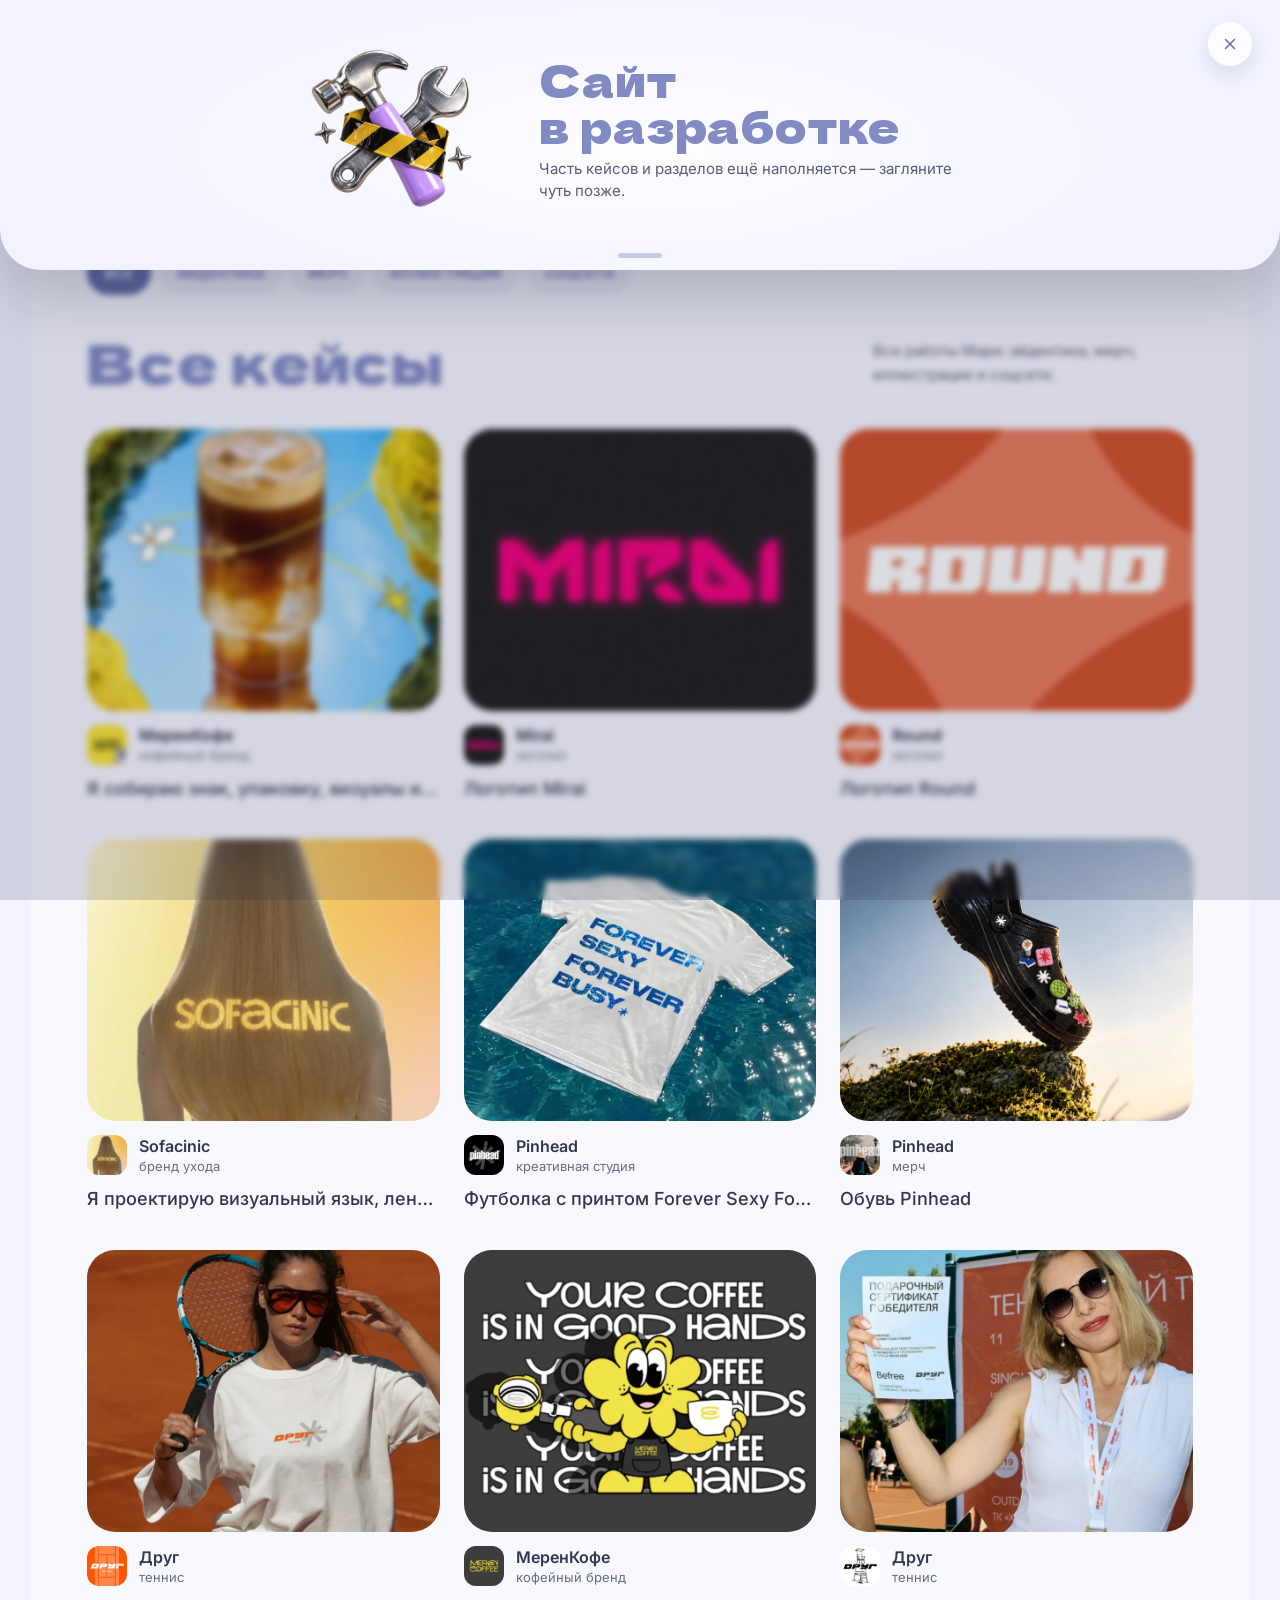
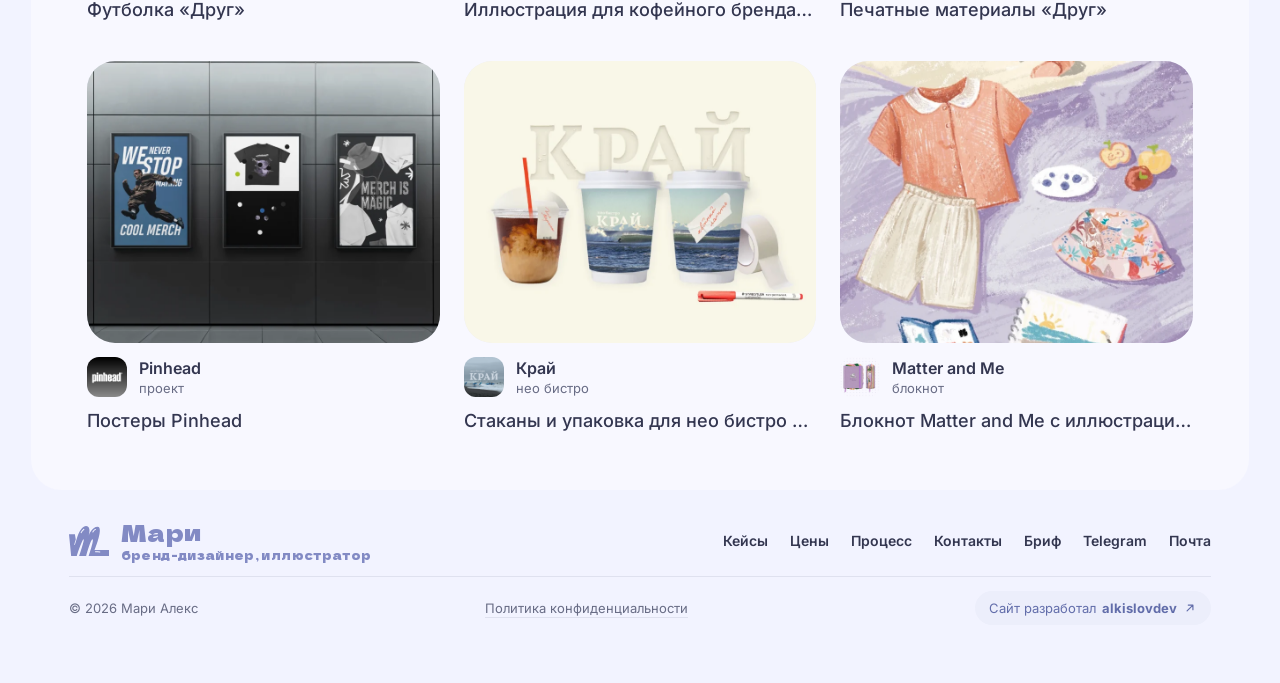
==== commit e17cad4a: "Якоря и «Сайт в разработке»: ссылки открываются сверху, шторка без шва на iPhone - Пункты меню прокр" ====
--- a/cases.html
+++ b/cases.html
@@ -19,7 +19,7 @@
     <link rel="preload" href="./assets/fonts/inter-cyrillic-wght-normal.woff2" as="font" type="font/woff2" crossorigin />
     <link rel="preload" href="./assets/fonts/dela-gothic-one-cyrillic-400-normal.woff2" as="font" type="font/woff2" crossorigin />
     <link rel="stylesheet" href="./fonts.css?v=20261118-01" />
-    <link rel="stylesheet" href="./styles.css?v=20261118-47" />
+    <link rel="stylesheet" href="./styles.css?v=20261124-01" />
   </head>
   <body>
     <div class="site subpage">
--- a/styles.css
+++ b/styles.css
@@ -22,6 +22,7 @@
   --radius-thumb: 12px;
   --row-marker-inset: 6px;
   --tap-target: 44px;
+  --section-gap: clamp(22px, 3vw, 44px);
   --brief-width: 1000px;
   --brief-aside-width: clamp(260px, 28vw, 320px);
   --pricing-card-head: clamp(44px, 4.4vw, 60px);
@@ -1041,6 +1042,9 @@
   position: relative;
   width: 100vw;
   z-index: 1;
+  /* The orbit ends exactly at the top edge of «Услуги» (one section gap below the hero):
+     nothing of it shows beside or under that block. */
+  clip-path: inset(-100vh -100vw calc(-1 * var(--section-gap)));
 }
 
 .screen-header {
@@ -1856,7 +1860,7 @@
 .contact {
   background: #fff;
   border-radius: clamp(18px, 2.4vw, 34px);
-  margin: clamp(22px, 3vw, 44px) auto 0;
+  margin: var(--section-gap) auto 0;
   max-width: 1380px;
   padding: clamp(28px, 4.4vw, 58px);
   position: relative;
@@ -3295,7 +3299,7 @@
   font-family: var(--font-display);
   font-size: 12px;
   letter-spacing: 0.03em;
-  line-height: 1.1;
+  line-height: 1.1;  white-space: nowrap;
 }
 
 .footer-links {
@@ -3381,10 +3385,50 @@
   }
 }
 
+/* Phones: a short centred sign-off — the brand, a hairline, © and the policy, then the
+   developer chip. The links live in the header and the contacts block, so they go. */
 @media (max-width: 760px) {
+  .site-footer {
+    gap: 18px;
+    justify-items: center;
+    padding-bottom: calc(24px + env(safe-area-inset-bottom));
+    text-align: center;
+  }
+
+  .footer-links {
+    display: none;
+  }
+
   .footer-row {
-    align-items: flex-start;
+    justify-content: center;
+  }
+
+  .footer-logo {
+    width: 34px;
+  }
+
+  .footer-name {
+    font-size: 22px;
+  }
+
+  .footer-brand-text {
+    text-align: left;
+  }
+
+  .footer-legal {
     flex-direction: column;
+    gap: 8px;
+    padding-top: 18px;
+    width: 100%;
+  }
+
+  .footer-legal > span {
+    white-space: nowrap;
+  }
+
+  .footer-dev {
+    margin-top: 6px;
+    min-height: 40px;
   }
 }
 
@@ -4055,12 +4099,14 @@
 
 /* The notice is a top sheet: full width, about a third of the screen, pinned to the top
    edge. Dragged up it moves with the finger (--dev-drag); dragged down it grows taller
-   (--dev-stretch) instead of leaving the edge. Motion uses the iOS sheet curve. */
+   (--dev-stretch) instead of leaving the edge. Motion uses the iOS sheet curve.
+   Safari 26 paints the bar above the page in the flat colour of a fixed block at the top
+   edge, so the highlight sits mid-sheet and the top edge stays exactly #f2f3ff: no seam. */
 .dev-notice {
   --dev-sheet-ease: cubic-bezier(0.32, 0.72, 0, 1);
 
   background:
-    radial-gradient(60% 120% at 50% 0%, rgba(255, 255, 255, 0.9), transparent 70%),
+    radial-gradient(60% 90% at 50% 55%, rgba(255, 255, 255, 0.9), transparent 70%),
     #f2f3ff;
   border-radius: 0 0 var(--radius-panel) var(--radius-panel);
   box-shadow: 0 24px 60px rgba(35, 38, 70, 0.22);
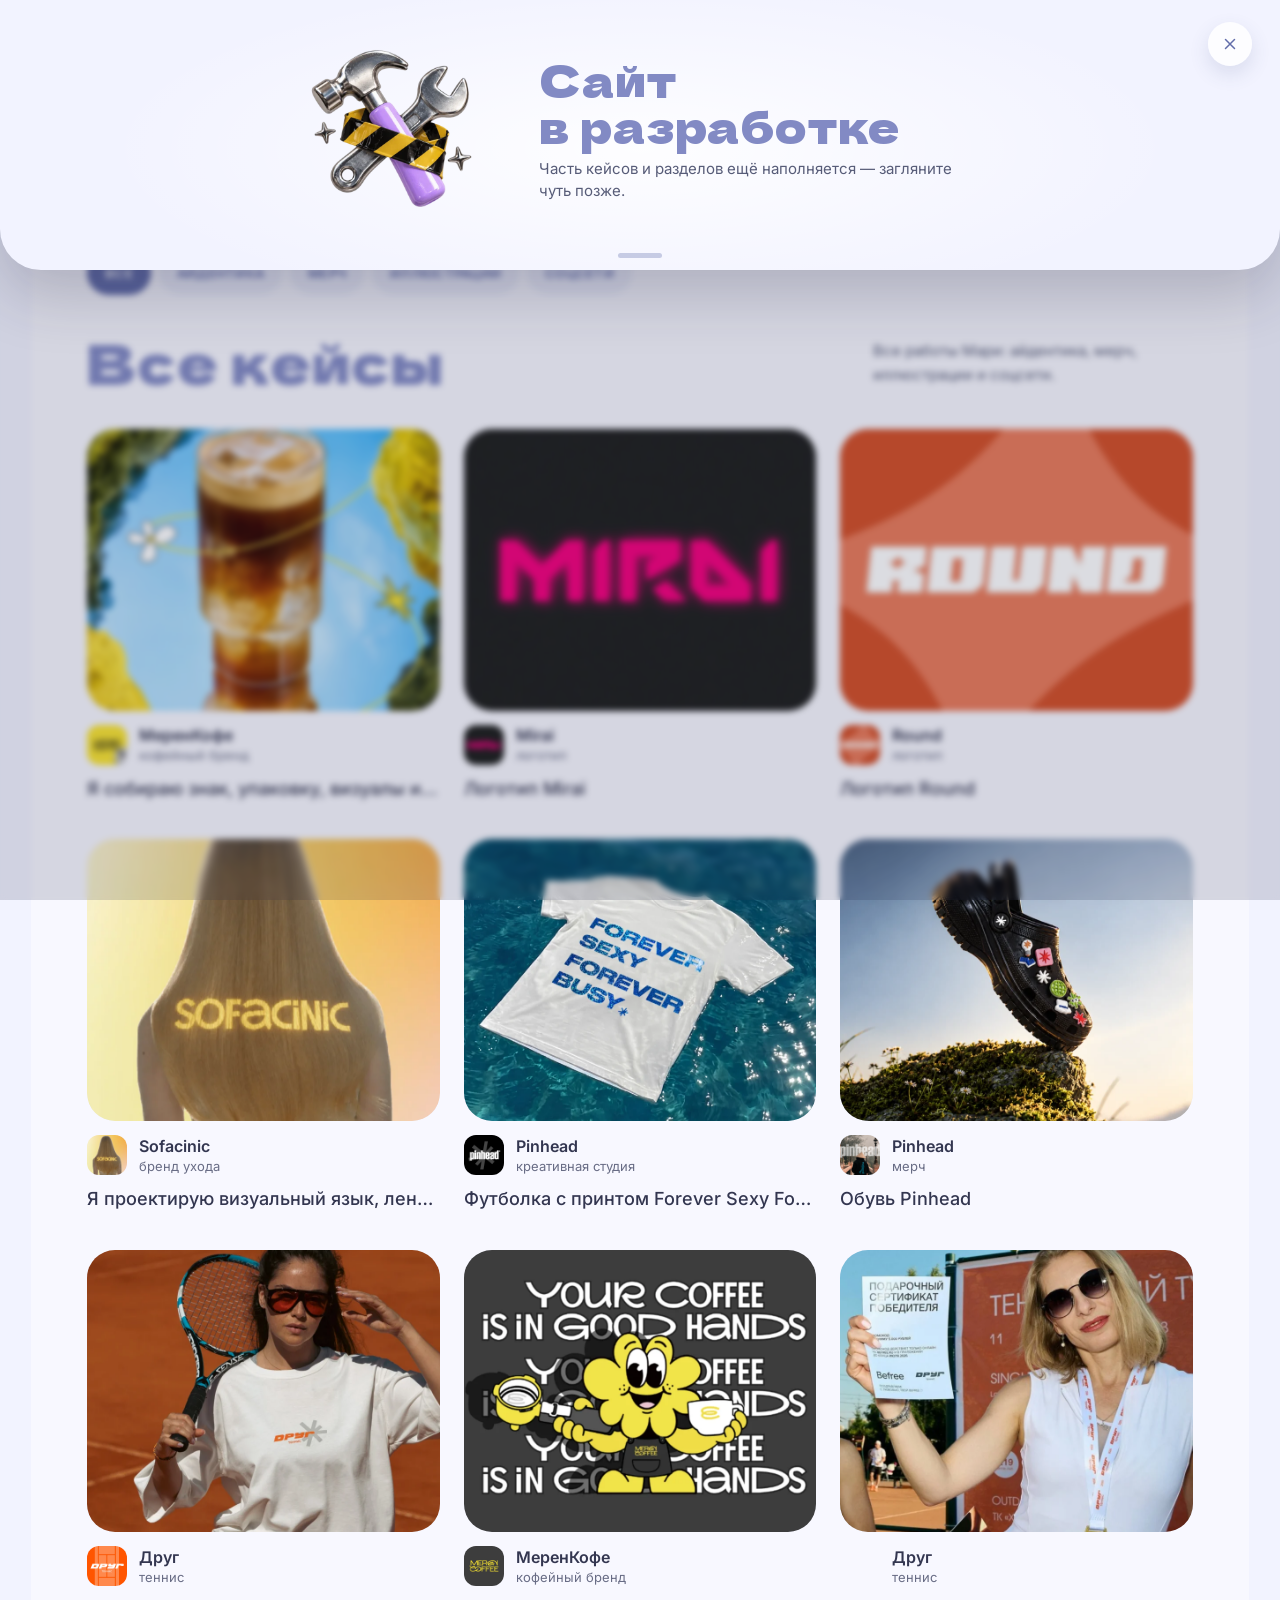
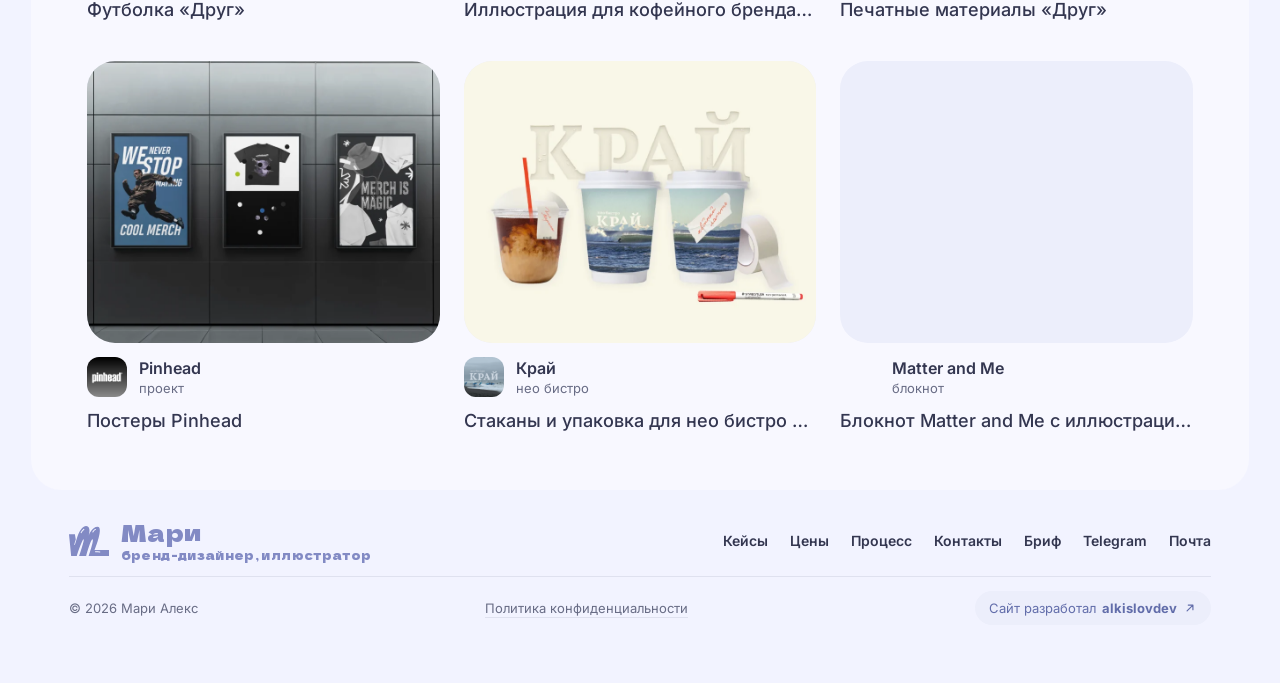
==== commit 9346df3a: "Услуги на телефоне: плавное раскрытие карточек и без серой подсветки при тапе - Раскрытие и сворачив" ====
--- a/cases.html
+++ b/cases.html
@@ -19,7 +19,7 @@
     <link rel="preload" href="./assets/fonts/inter-cyrillic-wght-normal.woff2" as="font" type="font/woff2" crossorigin />
     <link rel="preload" href="./assets/fonts/dela-gothic-one-cyrillic-400-normal.woff2" as="font" type="font/woff2" crossorigin />
     <link rel="stylesheet" href="./fonts.css?v=20261118-01" />
-    <link rel="stylesheet" href="./styles.css?v=20261124-01" />
+    <link rel="stylesheet" href="./styles.css?v=20261124-05" />
   </head>
   <body>
     <div class="site subpage">
--- a/styles.css
+++ b/styles.css
@@ -29,6 +29,10 @@
   --pricing-price-size: clamp(28px, 2.6vw, 34px);
   --pricing-cta-h: 52px;
   --pricing-footer-gap: 18px;
+  /* Violet card: the selected service (desktop), service accordion (phone), brief panel. */
+  --accent-card: radial-gradient(120% 70% at 100% 0%, rgba(255, 255, 255, 0.2), transparent 62%), var(--accent-text);
+  --accordion-gap: 6px;
+  --accordion-row-h: 76px;
   --font-display: "Dela Gothic One", Inter, sans-serif;
   --field-border: rgba(130, 138, 196, 0.34);
   --chip-surface: var(--surface-tint);
@@ -65,6 +69,8 @@
 html {
   overflow-x: hidden;
   scroll-behavior: smooth;
+  /* No grey box from iOS around a tapped card or button: each control shows its own response. */
+  -webkit-tap-highlight-color: transparent;
 }
 
 body {
@@ -2100,9 +2106,7 @@
 
 /* Selected service card. */
 .pricing-card {
-  background:
-    radial-gradient(120% 70% at 100% 0%, rgba(255, 255, 255, 0.2), transparent 62%),
-    var(--accent-text);
+  background: var(--accent-card);
   border-radius: var(--radius-card);
   box-shadow: 0 18px 40px rgba(98, 109, 170, 0.26);
   color: #fff;
@@ -2303,143 +2307,119 @@
   }
 }
 
-/* Deck mode (narrow screens): set by script. Every service is a card; the track scrolls sideways. */
-.pricing-controls[hidden] {
-  display: none;
-}
-
-.pricing.is-deck .pricing-body {
-  gap: 18px;
-}
-
-.pricing.is-deck .pricing-list {
-  --pricing-deck-gutter: clamp(22px, 4.2vw, 58px);
+/* Accordion mode (narrow screens): set by script. Services are violet cards stacked with a
+   small gap; one is open at a time, its plus turns into a cross. The fold is animated in JS
+   with transform and clip-path; a clip would cut a shadow, so the cards have none. */
+.pricing.is-accordion .pricing-list {
   border: 0;
-  display: flex;
-  gap: 12px;
-  margin-inline: calc(var(--pricing-deck-gutter) * -1);
-  overflow-x: auto;
-  overscroll-behavior-x: contain;
-  padding: 4px var(--pricing-deck-gutter) 26px;
-  scroll-padding-inline: var(--pricing-deck-gutter);
-  scroll-snap-type: x mandatory;
-  scrollbar-width: none;
-}
-
-.pricing.is-deck .pricing-list::-webkit-scrollbar {
-  display: none;
-}
-
-.pricing.is-deck .pricing-service,
-.pricing.is-deck .pricing-service[open] {
-  background:
-    radial-gradient(120% 70% at 100% 0%, rgba(255, 255, 255, 0.2), transparent 62%),
-    var(--accent-text);
+  display: grid;
+  gap: var(--accordion-gap);
+}
+
+.pricing.is-accordion .pricing-service,
+.pricing.is-accordion .pricing-service[open] {
+  background: var(--accent-card);
   border: 0;
   border-radius: var(--radius-card);
-  box-shadow: 0 14px 26px rgba(98, 109, 170, 0.24);
   color: #fff;
-  display: flex;
-  flex: 0 0 min(86%, 340px);
-  flex-direction: column;
   overflow: hidden;
-  /* The bottom holds the price and the button, placed absolutely: a <details> body does not
-     stretch, so in the flow they followed the text and sat at a different height per card. */
-  padding: 24px 24px calc(24px + var(--pricing-cta-h) + var(--pricing-footer-gap) * 3 + var(--pricing-price-size));
-  scroll-snap-align: start;
-}
-
-.pricing.is-deck .pricing-service summary {
-  cursor: default;
-  display: grid;
-  gap: 8px;
-  grid-template-columns: minmax(0, 1fr);
-  min-height: 0;
-  padding: 0;
-}
-
-.pricing.is-deck .pricing-index {
-  align-self: auto;
-  color: rgba(255, 255, 255, 0.13);
-  font-size: 104px;
-  letter-spacing: 0;
-  line-height: 0.8;
-  padding: 0;
-  pointer-events: none;
-  position: absolute;
-  right: -4px;
-  top: -4px;
-}
-
-.pricing.is-deck .pricing-title {
-  gap: 8px;
-  padding-top: var(--pricing-card-head);
-  position: relative;
-}
-
-.pricing.is-deck .pricing-name {
-  font-size: 23px;
+}
+
+.pricing.is-accordion .pricing-service summary {
+  gap: 4px 14px;
+  grid-template-columns: minmax(0, 1fr) 40px;
+  min-height: var(--accordion-row-h);
+  padding: 18px 18px 18px 22px;
+}
+
+.pricing.is-accordion .pricing-index,
+.pricing.is-accordion .pricing-leader {
+  display: none;
+}
+
+.pricing.is-accordion .pricing-title {
+  gap: 6px;
+  grid-column: 1;
+}
+
+.pricing.is-accordion .pricing-name {
+  font-size: 19px;
   line-height: 1.15;
 }
 
-.pricing.is-deck .pricing-caption {
+.pricing.is-accordion .pricing-caption {
   color: rgba(255, 255, 255, 0.86);
+  display: none;
   font-size: var(--text-body);
   font-weight: 600;
 }
 
-.pricing.is-deck .pricing-toggle {
-  display: none;
-}
-
-.pricing.is-deck .pricing-price {
-  border-top: 1px solid rgba(255, 255, 255, 0.24);
-  bottom: calc(24px + var(--pricing-cta-h) + var(--pricing-footer-gap));
+.pricing.is-accordion .pricing-service[open] .pricing-caption {
+  display: block;
+}
+
+.pricing.is-accordion .pricing-price {
   color: #fff;
-  font-size: var(--pricing-price-size);
-  font-weight: 800;
-  grid-column: auto;
-  grid-row: auto;
-  left: 24px;
-  line-height: 1;
-  padding-top: var(--pricing-footer-gap);
-  position: absolute;
-  right: 24px;
-}
-
-.pricing.is-deck .pricing-price > span {
+  font-size: 15px;
+  font-weight: 700;
+  grid-column: 1;
+  grid-row: 2;
+}
+
+.pricing.is-accordion .pricing-price > span {
   color: inherit;
-  opacity: 0.82;
-}
-
-.pricing.is-deck .pricing-details {
-  gap: 0;
+  opacity: 0.78;
+}
+
+.pricing.is-accordion .pricing-toggle {
+  align-self: center;
+  background: rgba(255, 255, 255, 0.14);
+  border: 0;
+  box-shadow: none;
+  grid-column: 2;
+  grid-row: 1 / 3;
+  transition: transform var(--motion-panel) var(--motion-ease), background var(--motion-ui) var(--motion-ease);
+}
+
+.pricing.is-accordion .pricing-toggle::before,
+.pricing.is-accordion .pricing-toggle::after {
+  background: #fff;
+}
+
+/* Plus at rest, a cross when open: the whole sign turns, its bar stays upright. */
+.pricing.is-accordion .pricing-toggle::after,
+.pricing.is-accordion .pricing-service[open] .pricing-toggle::after {
+  transform: rotate(90deg);
+}
+
+.pricing.is-accordion .pricing-service.is-open .pricing-toggle {
+  transform: rotate(45deg);
+}
+
+.pricing.is-accordion .pricing-details {
+  gap: 20px;
   justify-items: stretch;
-  margin-top: 18px;
   overflow: visible;
-  padding: 0;
-}
-
-.pricing.is-deck .pricing-details p {
+  padding: 2px 22px 22px;
+}
+
+.pricing.is-accordion .pricing-details p {
   color: rgba(255, 255, 255, 0.9);
 }
 
-.pricing.is-deck .pricing-order {
+.pricing.is-accordion .pricing-order {
   background: #fff;
   border-radius: 999px;
   gap: 8px;
   justify-content: center;
-  bottom: 24px;
-  left: 24px;
   min-height: var(--pricing-cta-h);
-  position: absolute;
-  right: 24px;
   padding: 14px 22px;
 }
 
-.pricing.is-deck .pricing-order:focus-visible,
-.pricing.is-deck .pricing-service summary:focus-visible {
+.pricing.is-accordion .pricing-order:focus-visible,
+.pricing.is-accordion .pricing-service summary:focus-visible {
   outline-color: #fff;
+  outline-offset: -4px;
 }
 
 /* Names wrap at these widths, so the dotted leader has no room to read as a line. */
@@ -2464,10 +2444,6 @@
 @media (max-width: 740px) {
   .panel.pricing {
     padding: 30px 22px;
-  }
-
-  .pricing.is-deck .pricing-list {
-    --pricing-deck-gutter: 22px;
   }
 
   .pricing-heading h2 {
@@ -4338,9 +4314,7 @@
 
 /* Panel: the same lilac card as the selected service. */
 .brief-aside {
-  background:
-    radial-gradient(120% 70% at 100% 0%, rgba(255, 255, 255, 0.2), transparent 62%),
-    var(--accent-text);
+  background: var(--accent-card);
   border-radius: calc(var(--radius-panel) - 10px);
   color: #fff;
   display: flex;
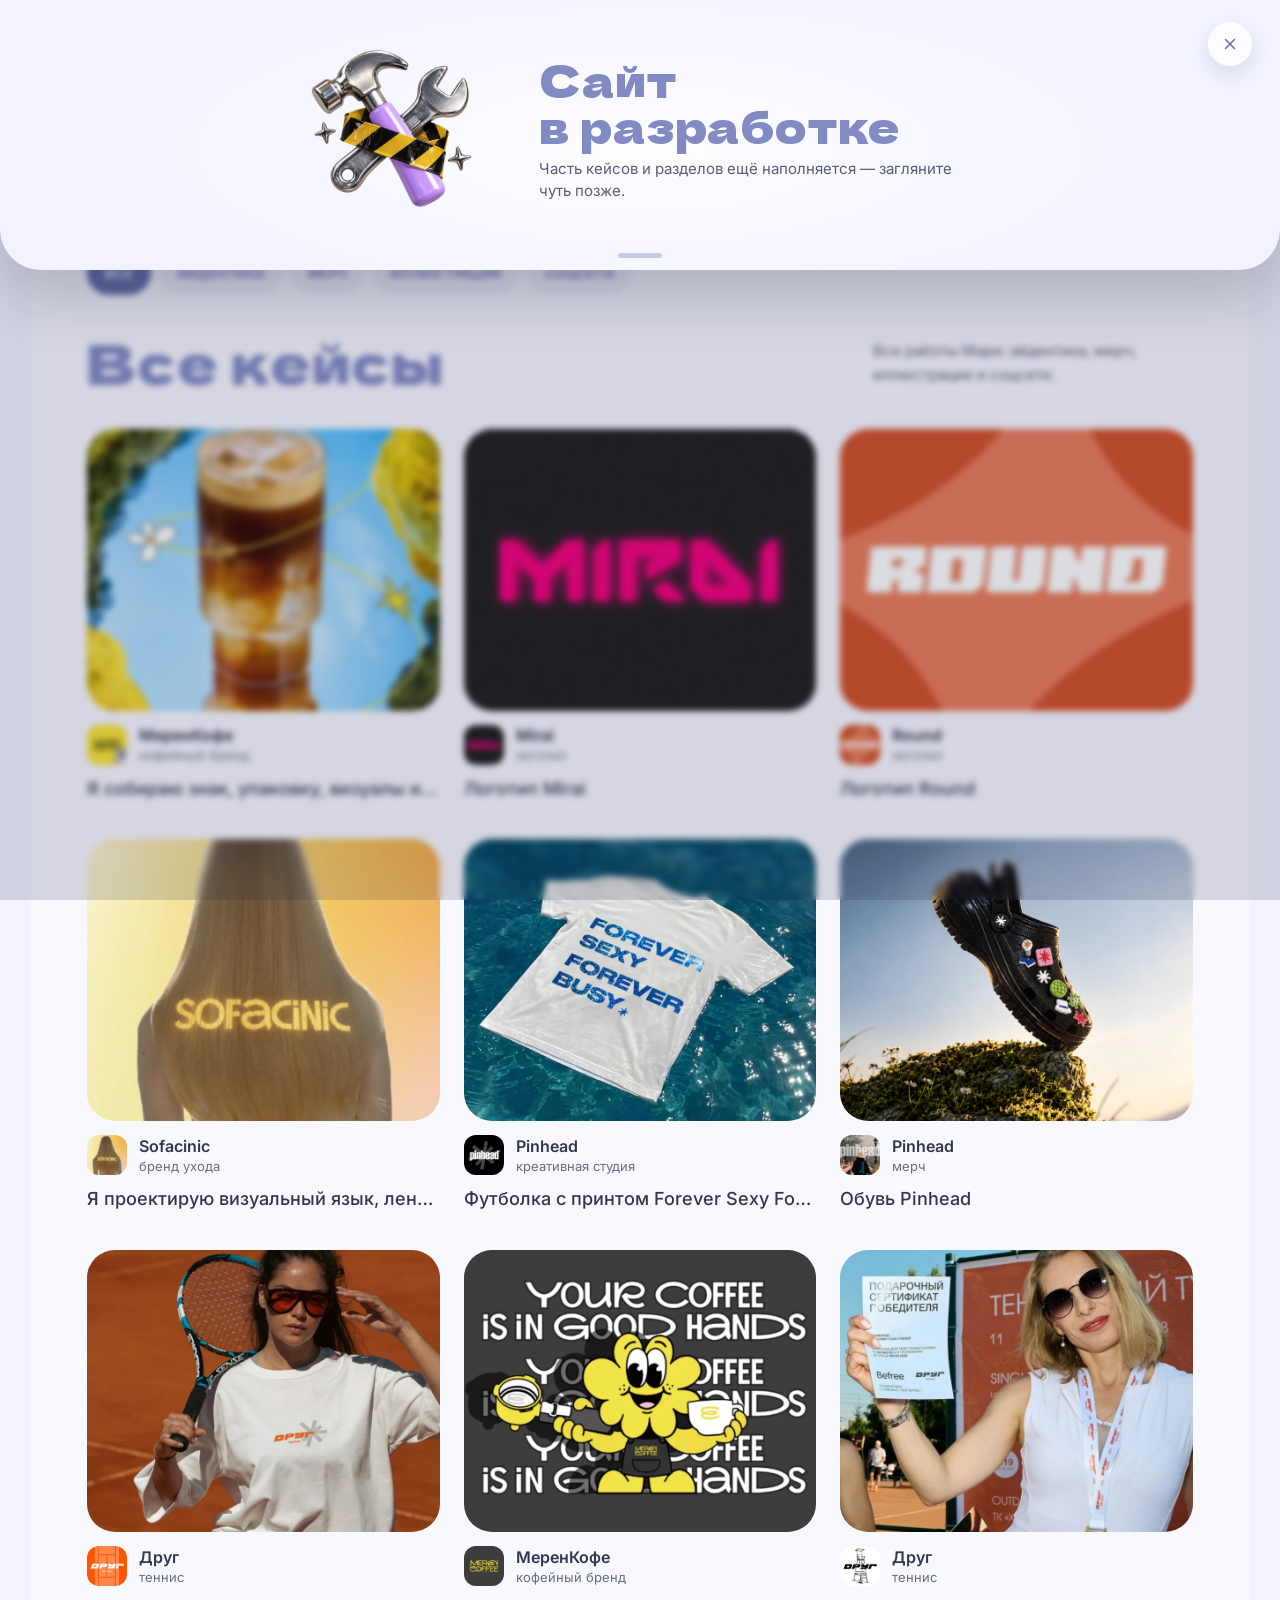
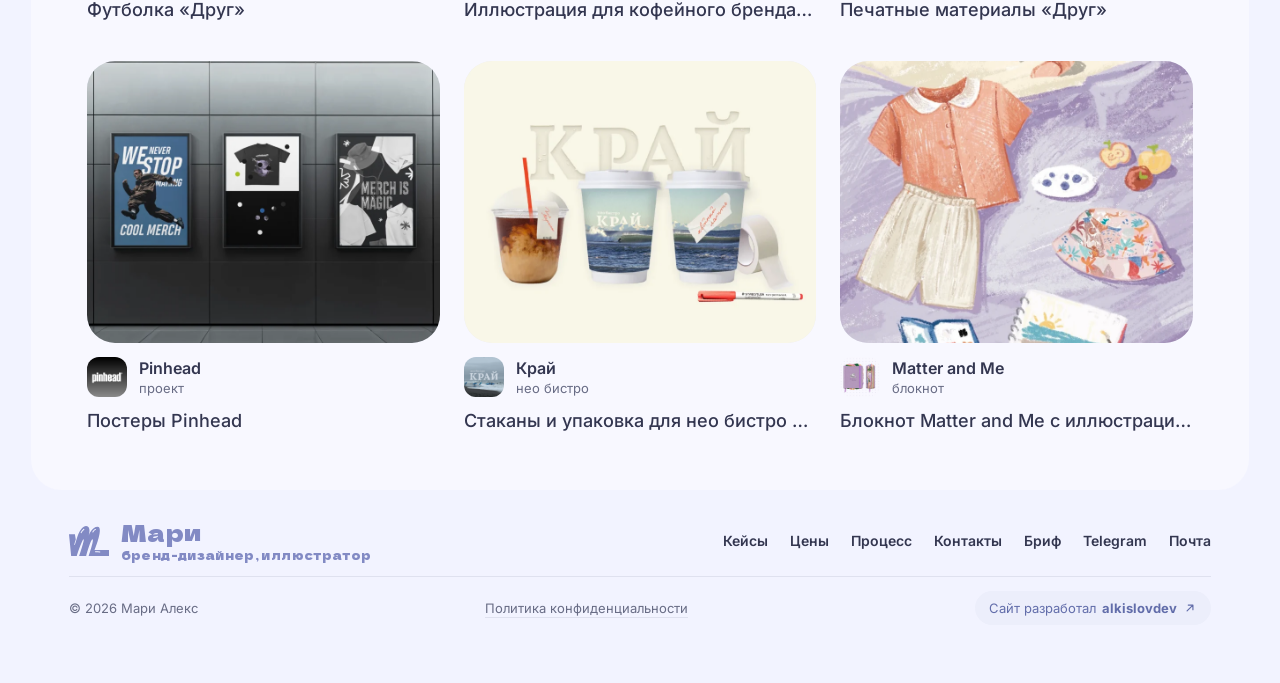
==== commit 220d956a: "Услуги на телефоне: мягкое раскрытие карточек, подпись под ценой - Раскрытие длится 620 мс по кривой" ====
--- a/cases.html
+++ b/cases.html
@@ -19,7 +19,7 @@
     <link rel="preload" href="./assets/fonts/inter-cyrillic-wght-normal.woff2" as="font" type="font/woff2" crossorigin />
     <link rel="preload" href="./assets/fonts/dela-gothic-one-cyrillic-400-normal.woff2" as="font" type="font/woff2" crossorigin />
     <link rel="stylesheet" href="./fonts.css?v=20261118-01" />
-    <link rel="stylesheet" href="./styles.css?v=20261124-05" />
+    <link rel="stylesheet" href="./styles.css?v=20261124-06" />
   </head>
   <body>
     <div class="site subpage">
--- a/styles.css
+++ b/styles.css
@@ -53,6 +53,9 @@
   --motion-reveal: 600ms;
   --motion-ease: cubic-bezier(0.22, 1, 0.36, 1);
   --motion-exit-ease: cubic-bezier(0.4, 0, 1, 1);
+  /* iOS sheet curve: a soft start and a long settle. Sheets, folds, the dev notice. */
+  --motion-sheet-ease: cubic-bezier(0.32, 0.72, 0, 1);
+  --motion-fold: 620ms;
 }
 
 * {
@@ -2337,9 +2340,15 @@
   display: none;
 }
 
+/* Name and price come first in both states; the caption goes under the price with the rest of
+   the text, so a folding card hides it with the clip instead of dropping it at the end. */
 .pricing.is-accordion .pricing-title {
-  gap: 6px;
+  display: contents;
+}
+
+.pricing.is-accordion .pricing-name {
   grid-column: 1;
+  grid-row: 1;
 }
 
 .pricing.is-accordion .pricing-name {
@@ -2352,6 +2361,9 @@
   display: none;
   font-size: var(--text-body);
   font-weight: 600;
+  grid-column: 1 / -1;
+  grid-row: 3;
+  margin-top: 10px;
 }
 
 .pricing.is-accordion .pricing-service[open] .pricing-caption {
@@ -2378,7 +2390,7 @@
   box-shadow: none;
   grid-column: 2;
   grid-row: 1 / 3;
-  transition: transform var(--motion-panel) var(--motion-ease), background var(--motion-ui) var(--motion-ease);
+  transition: transform var(--motion-fold) var(--motion-sheet-ease), background var(--motion-ui) var(--motion-ease);
 }
 
 .pricing.is-accordion .pricing-toggle::before,
@@ -4079,8 +4091,6 @@
    Safari 26 paints the bar above the page in the flat colour of a fixed block at the top
    edge, so the highlight sits mid-sheet and the top edge stays exactly #f2f3ff: no seam. */
 .dev-notice {
-  --dev-sheet-ease: cubic-bezier(0.32, 0.72, 0, 1);
-
   background:
     radial-gradient(60% 90% at 50% 55%, rgba(255, 255, 255, 0.9), transparent 70%),
     #f2f3ff;
@@ -4099,7 +4109,7 @@
   top: 0;
   touch-action: none;
   transform: translateY(calc(-100% - 40px));
-  transition: transform 500ms var(--dev-sheet-ease), height 500ms var(--dev-sheet-ease);
+  transition: transform 500ms var(--motion-sheet-ease), height 500ms var(--motion-sheet-ease);
   user-select: none;
   z-index: 40;
 }
@@ -4208,7 +4218,7 @@
   inset: 0;
   opacity: 0;
   position: fixed;
-  transition: opacity 500ms var(--dev-sheet-ease, cubic-bezier(0.32, 0.72, 0, 1));
+  transition: opacity 500ms var(--motion-sheet-ease);
   z-index: 39;
 }
 
